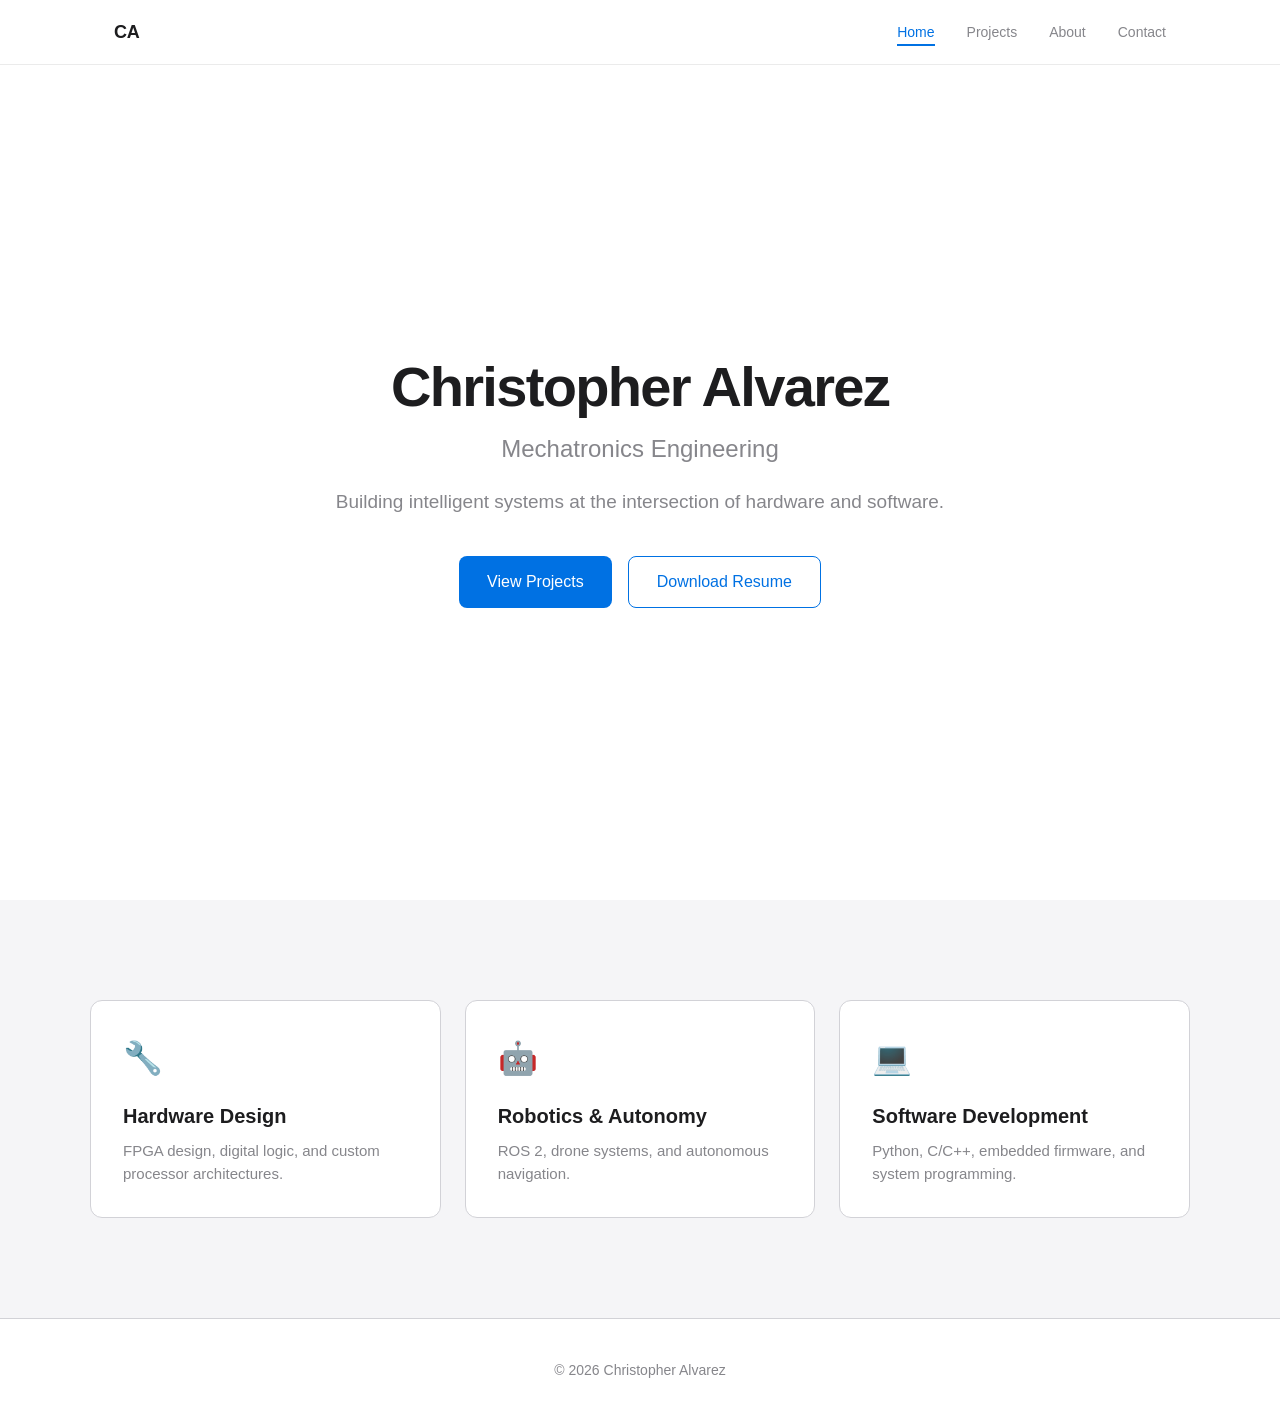
==== index.html @ d5f21390 "Initial portfolio site - Home, Projects, About, Contact pages" ====
<!DOCTYPE html>
<html lang="en">
<head>
    <meta charset="UTF-8">
    <meta name="viewport" content="width=device-width, initial-scale=1.0">
    <meta name="description" content="Christopher Alvarez — Mechatronics Engineering Portfolio">
    <title>Christopher Alvarez | Mechatronics Engineering</title>
    <link rel="stylesheet" href="css/style.css">
</head>
<body>

    <!-- Navigation -->
    <nav class="nav">
        <div class="nav-container">
            <a href="index.html" class="nav-logo">CA</a>
            <ul class="nav-links">
                <li><a href="index.html">Home</a></li>
                <li><a href="projects.html">Projects</a></li>
                <li><a href="about.html">About</a></li>
                <li><a href="contact.html">Contact</a></li>
            </ul>
            <button class="hamburger" aria-label="Toggle menu">
                <span></span>
                <span></span>
                <span></span>
            </button>
        </div>
    </nav>

    <main>
        <!-- Hero Section -->
        <section class="hero">
            <div class="hero-content fade-in">
                <h1 class="hero-name">Christopher Alvarez</h1>
                <p class="hero-title">Mechatronics Engineering</p>
                <p class="hero-tagline">Building intelligent systems at the intersection of hardware and software.</p>
                <div class="hero-buttons">
                    <a href="projects.html" class="btn btn-primary">View Projects</a>
                    <a href="assets/resume.pdf" class="btn btn-outline">Download Resume</a>
                </div>
            </div>
        </section>

        <!-- Highlights Section -->
        <section class="section section-alt">
            <div class="container">
                <div class="card-grid">
                    <div class="card fade-in">
                        <span class="card-icon">🔧</span>
                        <h3 class="card-title">Hardware Design</h3>
                        <p class="card-text">FPGA design, digital logic, and custom processor architectures.</p>
                    </div>
                    <div class="card fade-in">
                        <span class="card-icon">🤖</span>
                        <h3 class="card-title">Robotics & Autonomy</h3>
                        <p class="card-text">ROS 2, drone systems, and autonomous navigation.</p>
                    </div>
                    <div class="card fade-in">
                        <span class="card-icon">💻</span>
                        <h3 class="card-title">Software Development</h3>
                        <p class="card-text">Python, C/C++, embedded firmware, and system programming.</p>
                    </div>
                </div>
            </div>
        </section>
    </main>

    <footer class="footer">
        <p>&copy; 2026 Christopher Alvarez</p>
    </footer>

    <script src="js/main.js"></script>
</body>
</html>
---- css/style.css ----
:root {
    --bg-primary: #ffffff;
    --bg-secondary: #f5f5f7;
    --text-primary: #1d1d1f;
    --text-secondary: #86868b;
    --accent: #0071e3;
    --accent-hover: #0077ED;
    --border: #d2d2d7;
    --card-shadow: 0 4px 16px rgba(0,0,0,0.08);
    --card-shadow-hover: 0 8px 30px rgba(0,0,0,0.12);
    --nav-shadow: 0 1px 0 rgba(0,0,0,0.08);
    --radius: 12px;
    --radius-sm: 8px;
    --max-width: 1100px;
    --nav-height: 64px;
    --font: -apple-system, BlinkMacSystemFont, 'Segoe UI', 'Inter', Roboto, Helvetica, Arial, sans-serif;
}

*, *::before, *::after {
    margin: 0;
    padding: 0;
    box-sizing: border-box;
}

html {
    scroll-behavior: smooth;
}

body {
    font-family: var(--font);
    font-size: 17px;
    line-height: 1.6;
    color: var(--text-primary);
    background: var(--bg-primary);
    -webkit-font-smoothing: antialiased;
}

a {
    color: var(--accent);
    text-decoration: none;
    transition: color 0.3s ease;
}

a:hover {
    color: var(--accent-hover);
}

img {
    max-width: 100%;
}

/* ========== NAVIGATION ========== */
.nav {
    position: fixed;
    top: 0;
    left: 0;
    right: 0;
    height: var(--nav-height);
    background: rgba(255, 255, 255, 0.8);
    backdrop-filter: blur(20px);
    -webkit-backdrop-filter: blur(20px);
    box-shadow: var(--nav-shadow);
    z-index: 1000;
    display: flex;
    align-items: center;
    justify-content: center;
}

.nav-container {
    width: 100%;
    max-width: var(--max-width);
    padding: 0 24px;
    display: flex;
    align-items: center;
    justify-content: space-between;
}

.nav-logo {
    font-size: 18px;
    font-weight: 600;
    color: var(--text-primary);
    letter-spacing: -0.01em;
}

.nav-links {
    display: flex;
    list-style: none;
    gap: 32px;
}

.nav-links a {
    font-size: 14px;
    font-weight: 500;
    color: var(--text-secondary);
    padding: 4px 0;
    position: relative;
    transition: color 0.3s ease;
}

.nav-links a::after {
    content: '';
    position: absolute;
    bottom: -2px;
    left: 0;
    width: 0;
    height: 2px;
    background: var(--accent);
    transition: width 0.3s ease;
}

.nav-links a:hover,
.nav-links a.active {
    color: var(--accent);
}

.nav-links a.active::after,
.nav-links a:hover::after {
    width: 100%;
}

/* Hamburger */
.hamburger {
    display: none;
    flex-direction: column;
    gap: 5px;
    cursor: pointer;
    padding: 4px;
    background: none;
    border: none;
}

.hamburger span {
    width: 22px;
    height: 2px;
    background: var(--text-primary);
    transition: all 0.3s ease;
    display: block;
}

.hamburger.active span:nth-child(1) {
    transform: rotate(45deg) translate(5px, 5px);
}

.hamburger.active span:nth-child(2) {
    opacity: 0;
}

.hamburger.active span:nth-child(3) {
    transform: rotate(-45deg) translate(5px, -5px);
}

/* ========== MAIN CONTENT ========== */
main {
    padding-top: var(--nav-height);
}

.section {
    padding: 100px 24px;
}

.section-alt {
    background: var(--bg-secondary);
}

.container {
    max-width: var(--max-width);
    margin: 0 auto;
}

.section-title {
    font-size: 36px;
    font-weight: 600;
    letter-spacing: -0.02em;
    margin-bottom: 12px;
}

.section-subtitle {
    font-size: 19px;
    color: var(--text-secondary);
    margin-bottom: 48px;
}

/* ========== HERO ========== */
.hero {
    min-height: calc(100vh - var(--nav-height));
    display: flex;
    align-items: center;
    justify-content: center;
    text-align: center;
    padding: 100px 24px;
}

.hero-content {
    max-width: 700px;
}

.hero-name {
    font-size: 56px;
    font-weight: 700;
    letter-spacing: -0.03em;
    line-height: 1.1;
    margin-bottom: 12px;
}

.hero-title {
    font-size: 24px;
    font-weight: 400;
    color: var(--text-secondary);
    margin-bottom: 20px;
}

.hero-tagline {
    font-size: 19px;
    color: var(--text-secondary);
    margin-bottom: 40px;
    line-height: 1.5;
}

.hero-buttons {
    display: flex;
    gap: 16px;
    justify-content: center;
    flex-wrap: wrap;
}

/* ========== BUTTONS ========== */
.btn {
    display: inline-flex;
    align-items: center;
    gap: 8px;
    padding: 12px 28px;
    border-radius: var(--radius-sm);
    font-size: 16px;
    font-weight: 500;
    font-family: var(--font);
    cursor: pointer;
    transition: all 0.3s ease;
    border: none;
    text-decoration: none;
}

.btn-primary {
    background: var(--accent);
    color: #ffffff;
}

.btn-primary:hover {
    background: var(--accent-hover);
    color: #ffffff;
    transform: translateY(-1px);
    box-shadow: 0 4px 12px rgba(0, 113, 227, 0.3);
}

.btn-outline {
    background: transparent;
    color: var(--accent);
    border: 1.5px solid var(--accent);
}

.btn-outline:hover {
    background: var(--accent);
    color: #ffffff;
    transform: translateY(-1px);
}

/* ========== CARDS ========== */
.card-grid {
    display: grid;
    grid-template-columns: repeat(3, 1fr);
    gap: 24px;
}

.card-grid-2 {
    grid-template-columns: repeat(2, 1fr);
}

.card {
    background: var(--bg-primary);
    border-radius: var(--radius);
    border: 1px solid var(--border);
    padding: 32px;
    transition: all 0.3s ease;
}

.card:hover {
    transform: translateY(-4px);
    box-shadow: var(--card-shadow-hover);
    border-color: transparent;
}

.card-icon {
    font-size: 32px;
    margin-bottom: 16px;
    display: block;
}

.card-title {
    font-size: 20px;
    font-weight: 600;
    margin-bottom: 8px;
}

.card-text {
    font-size: 15px;
    color: var(--text-secondary);
    line-height: 1.5;
}

/* ========== PROJECT CARDS ========== */
.project-card {
    background: var(--bg-primary);
    border-radius: var(--radius);
    overflow: hidden;
    border: 1px solid var(--border);
    transition: all 0.3s ease;
}

.project-card:hover {
    transform: translateY(-4px);
    box-shadow: var(--card-shadow-hover);
    border-color: transparent;
}

.project-header {
    height: 8px;
}

.project-body {
    padding: 28px;
}

.project-title {
    font-size: 22px;
    font-weight: 600;
    margin-bottom: 12px;
}

.project-tags {
    display: flex;
    flex-wrap: wrap;
    gap: 8px;
    margin-bottom: 16px;
}

.tag {
    display: inline-block;
    padding: 4px 12px;
    background: var(--bg-secondary);
    border-radius: 20px;
    font-size: 13px;
    font-weight: 500;
    color: var(--text-secondary);
}

.project-desc {
    font-size: 15px;
    color: var(--text-secondary);
    line-height: 1.6;
    margin-bottom: 20px;
}

.project-link {
    font-size: 15px;
    font-weight: 500;
    display: inline-flex;
    align-items: center;
    gap: 4px;
}

/* ========== SKILLS ========== */
.skills-group {
    margin-bottom: 32px;
}

.skills-group:last-child {
    margin-bottom: 0;
}

.skills-label {
    font-size: 14px;
    font-weight: 600;
    text-transform: uppercase;
    letter-spacing: 0.05em;
    color: var(--text-secondary);
    margin-bottom: 12px;
}

.skills-list {
    display: flex;
    flex-wrap: wrap;
    gap: 8px;
}

.skill-pill {
    padding: 8px 16px;
    background: var(--bg-secondary);
    border-radius: 20px;
    font-size: 14px;
    font-weight: 500;
    color: var(--text-primary);
    border: 1px solid var(--border);
    transition: all 0.3s ease;
}

.skill-pill:hover {
    background: var(--accent);
    color: #ffffff;
    border-color: var(--accent);
}

/* ========== EDUCATION ========== */
.edu-card {
    background: var(--bg-primary);
    border: 1px solid var(--border);
    border-radius: var(--radius);
    padding: 32px;
}

.edu-degree {
    font-size: 20px;
    font-weight: 600;
    margin-bottom: 4px;
}

.edu-school {
    font-size: 17px;
    color: var(--text-secondary);
    margin-bottom: 4px;
}

.edu-date {
    font-size: 15px;
    color: var(--text-secondary);
    margin-bottom: 16px;
}

.edu-label {
    font-size: 14px;
    font-weight: 600;
    color: var(--text-secondary);
    text-transform: uppercase;
    letter-spacing: 0.05em;
    margin-bottom: 8px;
}

/* ========== CONTACT ========== */
.contact-card {
    text-align: center;
    padding: 40px 24px;
}

.contact-icon {
    font-size: 36px;
    margin-bottom: 12px;
    display: block;
}

.contact-label {
    font-size: 14px;
    font-weight: 600;
    text-transform: uppercase;
    letter-spacing: 0.05em;
    color: var(--text-secondary);
    margin-bottom: 8px;
}

.contact-value {
    font-size: 16px;
    font-weight: 500;
}

.resume-section {
    text-align: center;
    padding-top: 48px;
}

/* ========== FOOTER ========== */
.footer {
    text-align: center;
    padding: 40px 24px;
    color: var(--text-secondary);
    font-size: 14px;
    border-top: 1px solid var(--border);
}

/* ========== ANIMATIONS ========== */
.fade-in {
    opacity: 0;
    transform: translateY(20px);
    transition: opacity 0.6s ease, transform 0.6s ease;
}

.fade-in.visible {
    opacity: 1;
    transform: translateY(0);
}

/* ========== ABOUT CONTENT ========== */
.about-text {
    max-width: 720px;
}

.about-text p {
    margin-bottom: 20px;
    font-size: 17px;
    color: var(--text-secondary);
    line-height: 1.7;
}

/* ========== RESPONSIVE ========== */
@media (max-width: 1024px) {
    .card-grid {
        grid-template-columns: repeat(2, 1fr);
    }
    
    .hero-name {
        font-size: 44px;
    }
}

@media (max-width: 768px) {
    .hamburger {
        display: flex;
    }
    
    .nav-links {
        position: fixed;
        top: var(--nav-height);
        left: 0;
        right: 0;
        background: rgba(255, 255, 255, 0.95);
        backdrop-filter: blur(20px);
        -webkit-backdrop-filter: blur(20px);
        flex-direction: column;
        align-items: center;
        padding: 32px 0;
        gap: 24px;
        transform: translateY(-100%);
        opacity: 0;
        pointer-events: none;
        transition: all 0.3s ease;
        box-shadow: var(--card-shadow);
    }
    
    .nav-links.open {
        transform: translateY(0);
        opacity: 1;
        pointer-events: all;
    }
    
    .nav-links a {
        font-size: 18px;
    }
    
    .card-grid,
    .card-grid-2 {
        grid-template-columns: 1fr;
    }
    
    .hero-name {
        font-size: 36px;
    }
    
    .hero-title {
        font-size: 20px;
    }
    
    .section-title {
        font-size: 28px;
    }
    
    .section {
        padding: 64px 20px;
    }
    
    .hero {
        padding: 64px 20px;
    }
}
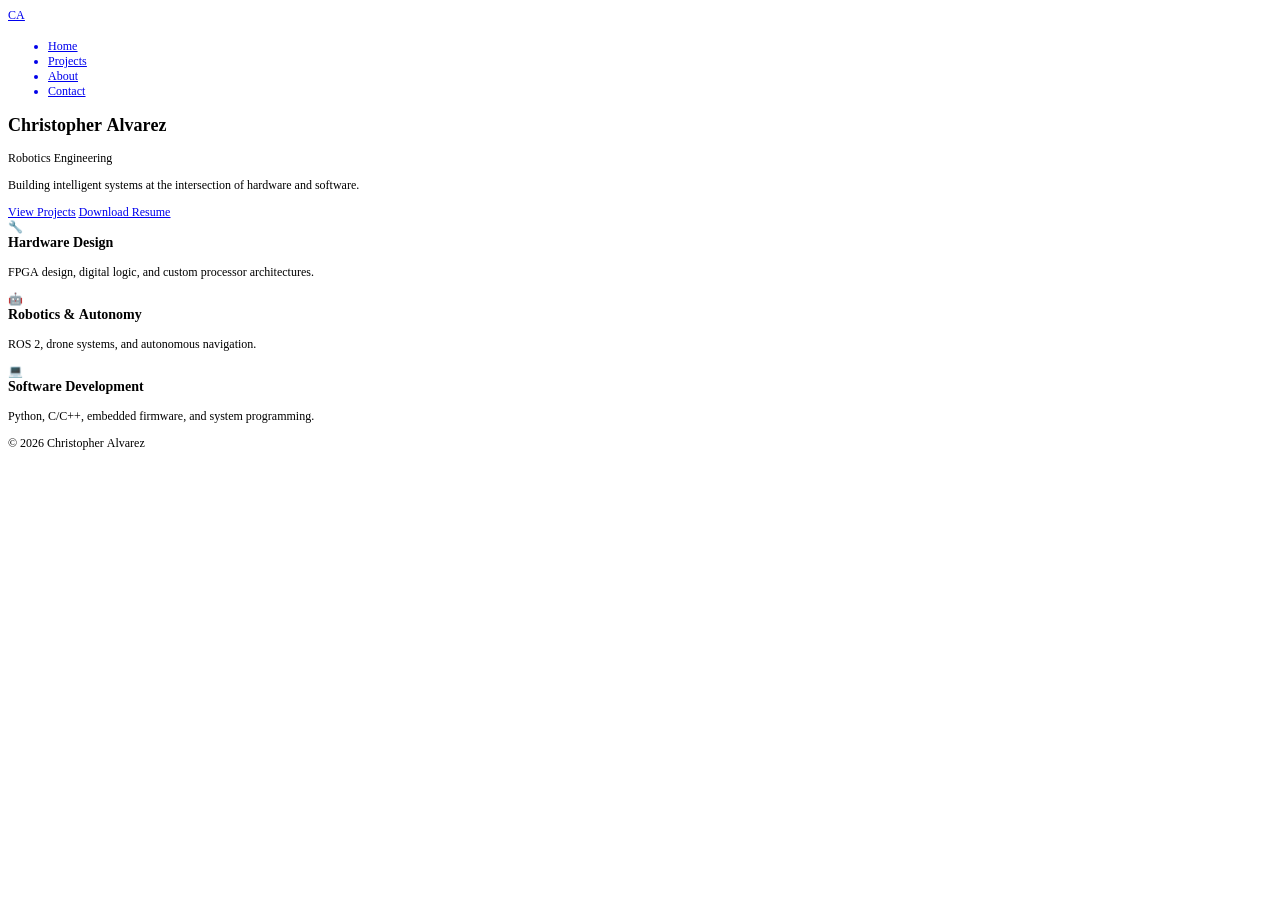
==== commit a5a3d68e: "Updated info" ====
--- a/index.html
+++ b/index.html
@@ -1,74 +1,46 @@
-<!DOCTYPE html>
-<html lang="en">
+<!DOCTYPE html PUBLIC "-//W3C//DTD HTML 4.01//EN" "http://www.w3.org/TR/html4/strict.dtd">
+<html>
 <head>
-    <meta charset="UTF-8">
-    <meta name="viewport" content="width=device-width, initial-scale=1.0">
-    <meta name="description" content="Christopher Alvarez — Mechatronics Engineering Portfolio">
-    <title>Christopher Alvarez | Mechatronics Engineering</title>
-    <link rel="stylesheet" href="css/style.css">
+  <meta http-equiv="Content-Type" content="text/html; charset=utf-8">
+  <meta http-equiv="Content-Style-Type" content="text/css">
+  <title></title>
+  <meta name="Description" content="Christopher Alvarez — Mechatronics Engineering Portfolio">
+  <meta name="Generator" content="Cocoa HTML Writer">
+  <meta name="CocoaVersion" content="2575.7">
+  <style type="text/css">
+    p.p1 {margin: 0.0px 0.0px 0.0px 0.0px; font: 12.0px Times; color: #0000e9; -webkit-text-stroke: #0000e9}
+    p.p3 {margin: 0.0px 0.0px 12.0px 0.0px; font: 12.0px Times; -webkit-text-stroke: #000000}
+    p.p4 {margin: 0.0px 0.0px 0.0px 0.0px; font: 12.0px 'Apple Color Emoji'; -webkit-text-stroke: #000000}
+    li.li1 {margin: 0.0px 0.0px 0.0px 0.0px; font: 12.0px Times; color: #0000e9; -webkit-text-stroke: #0000e9}
+    span.s1 {text-decoration: underline ; font-kerning: none}
+    span.s2 {-webkit-text-stroke: 0px #000000}
+    span.s3 {font-kerning: none}
+    span.s4 {font-kerning: none; color: #000000; -webkit-text-stroke: 0px #000000}
+    span.s5 {text-decoration: underline ; font-kerning: none; -webkit-text-stroke: 0px #0000e9}
+    ul.ul1 {list-style-type: disc}
+  </style>
 </head>
 <body>
-
-    <!-- Navigation -->
-    <nav class="nav">
-        <div class="nav-container">
-            <a href="index.html" class="nav-logo">CA</a>
-            <ul class="nav-links">
-                <li><a href="index.html">Home</a></li>
-                <li><a href="projects.html">Projects</a></li>
-                <li><a href="about.html">About</a></li>
-                <li><a href="contact.html">Contact</a></li>
-            </ul>
-            <button class="hamburger" aria-label="Toggle menu">
-                <span></span>
-                <span></span>
-                <span></span>
-            </button>
-        </div>
-    </nav>
-
-    <main>
-        <!-- Hero Section -->
-        <section class="hero">
-            <div class="hero-content fade-in">
-                <h1 class="hero-name">Christopher Alvarez</h1>
-                <p class="hero-title">Mechatronics Engineering</p>
-                <p class="hero-tagline">Building intelligent systems at the intersection of hardware and software.</p>
-                <div class="hero-buttons">
-                    <a href="projects.html" class="btn btn-primary">View Projects</a>
-                    <a href="assets/resume.pdf" class="btn btn-outline">Download Resume</a>
-                </div>
-            </div>
-        </section>
-
-        <!-- Highlights Section -->
-        <section class="section section-alt">
-            <div class="container">
-                <div class="card-grid">
-                    <div class="card fade-in">
-                        <span class="card-icon">🔧</span>
-                        <h3 class="card-title">Hardware Design</h3>
-                        <p class="card-text">FPGA design, digital logic, and custom processor architectures.</p>
-                    </div>
-                    <div class="card fade-in">
-                        <span class="card-icon">🤖</span>
-                        <h3 class="card-title">Robotics & Autonomy</h3>
-                        <p class="card-text">ROS 2, drone systems, and autonomous navigation.</p>
-                    </div>
-                    <div class="card fade-in">
-                        <span class="card-icon">💻</span>
-                        <h3 class="card-title">Software Development</h3>
-                        <p class="card-text">Python, C/C++, embedded firmware, and system programming.</p>
-                    </div>
-                </div>
-            </div>
-        </section>
-    </main>
-
-    <footer class="footer">
-        <p>&copy; 2026 Christopher Alvarez</p>
-    </footer>
-
-    <script src="js/main.js"></script>
+<p class="p1"><span class="s1"><a href="file:///Users/chrisalvarez/Desktop/portfolio/index.html">CA</a></span></p>
+<ul class="ul1">
+  <li class="li1"><span class="s2"><a href="file:///Users/chrisalvarez/Desktop/portfolio/index.html"><span class="s1">Home</span></a></span></li>
+  <li class="li1"><span class="s2"><a href="file:///Users/chrisalvarez/Desktop/portfolio/projects.html"><span class="s1">Projects</span></a></span></li>
+  <li class="li1"><span class="s2"><a href="file:///Users/chrisalvarez/Desktop/portfolio/about.html"><span class="s1">About</span></a></span></li>
+  <li class="li1"><span class="s2"><a href="file:///Users/chrisalvarez/Desktop/portfolio/contact.html"><span class="s1">Contact</span></a></span></li>
+</ul>
+<h1 style="margin: 0.0px 0.0px 14.9px 0.0px; font: 18.0px Times; -webkit-text-stroke: #000000"><span class="s3"><b>Christopher Alvarez</b></span></h1>
+<p class="p3"><span class="s3">Robotics Engineering</span></p>
+<p class="p3"><span class="s3">Building intelligent systems at the intersection of hardware and software.</span></p>
+<p class="p1"><span class="s1"><a href="file:///Users/chrisalvarez/Desktop/portfolio/projects.html">View Projects</a></span><span class="s4"> <a href="file:///Users/chrisalvarez/Desktop/portfolio/assets/resume.pdf"><span class="s5">Download Resume</span></a></span></p>
+<p class="p4"><span class="s3">🔧</span></p>
+<h3 style="margin: 0.0px 0.0px 14.0px 0.0px; font: 14.0px Times; -webkit-text-stroke: #000000"><span class="s3"><b>Hardware Design</b></span></h3>
+<p class="p3"><span class="s3">FPGA design, digital logic, and custom processor architectures.</span></p>
+<p class="p4"><span class="s3">🤖</span></p>
+<h3 style="margin: 0.0px 0.0px 14.0px 0.0px; font: 14.0px Times; -webkit-text-stroke: #000000"><span class="s3"><b>Robotics &amp; Autonomy</b></span></h3>
+<p class="p3"><span class="s3">ROS 2, drone systems, and autonomous navigation.</span></p>
+<p class="p4"><span class="s3">💻</span></p>
+<h3 style="margin: 0.0px 0.0px 14.0px 0.0px; font: 14.0px Times; -webkit-text-stroke: #000000"><span class="s3"><b>Software Development</b></span></h3>
+<p class="p3"><span class="s3">Python, C/C++, embedded firmware, and system programming.</span></p>
+<p class="p3"><span class="s3">© 2026 Christopher Alvarez</span></p>
 </body>
 </html>
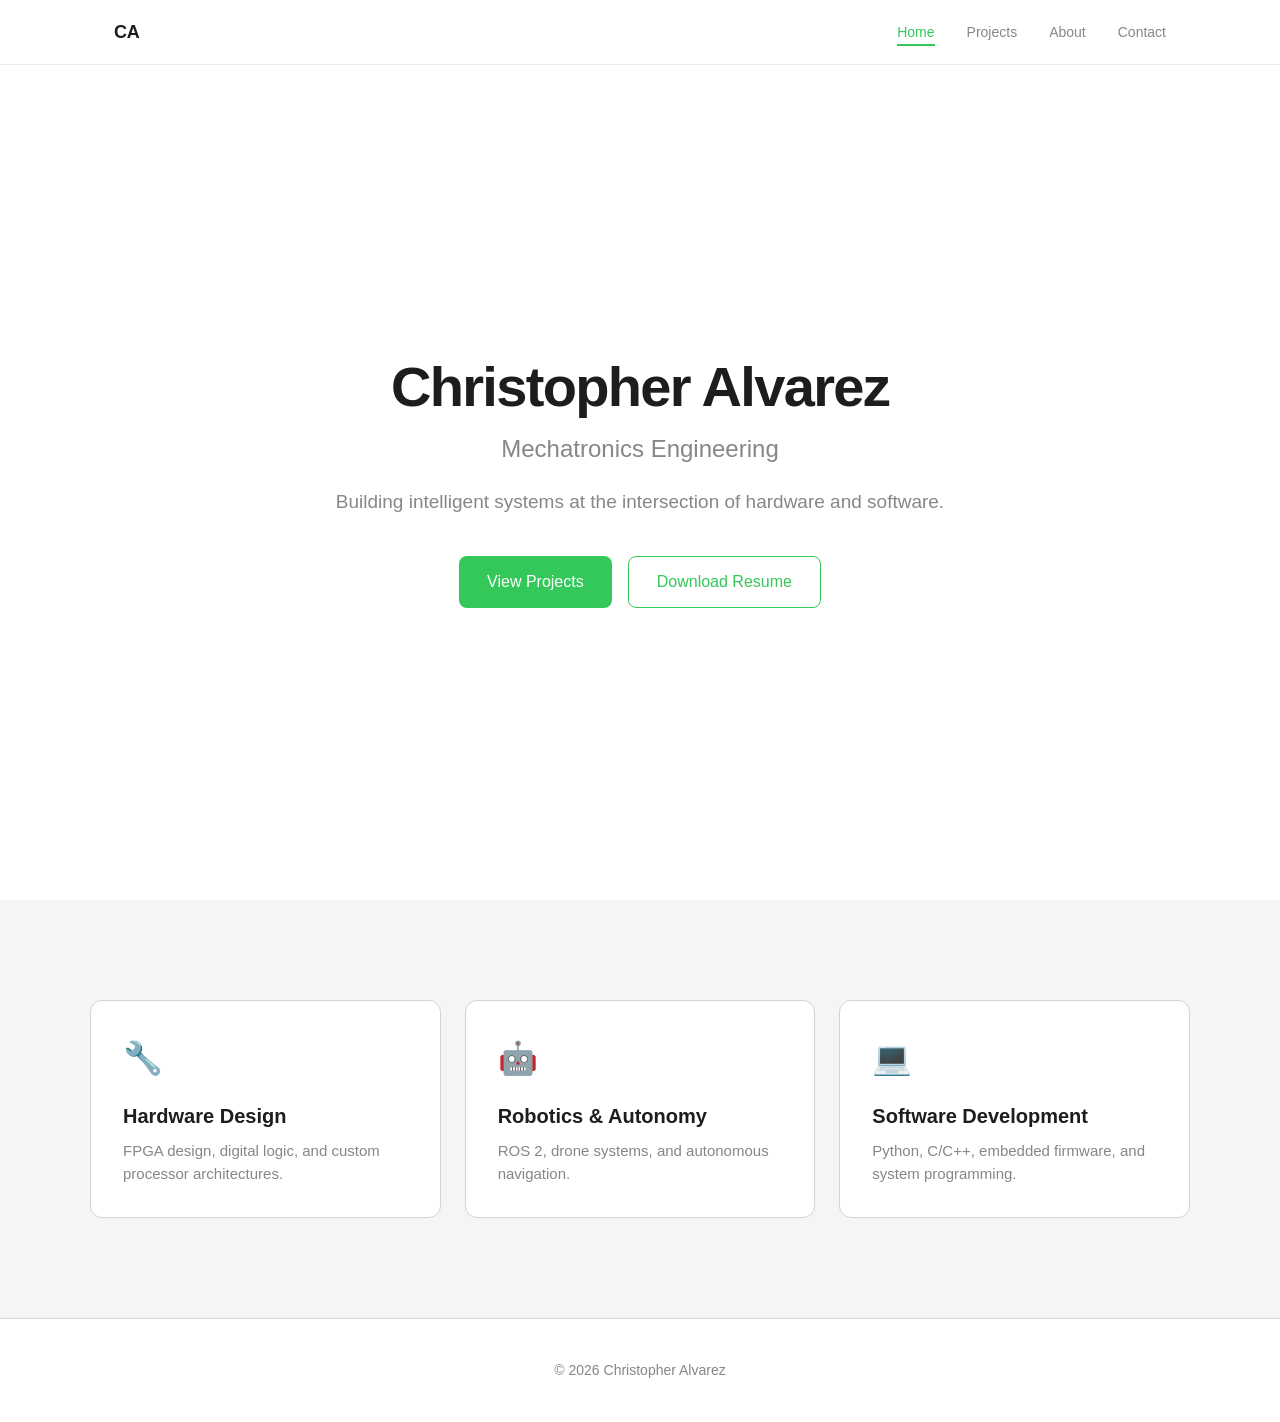
==== commit 3d8129e8: "Fix HTML formatting corrupted by TextEdit" ====
--- a/index.html
+++ b/index.html
@@ -1,46 +1,74 @@
-<!DOCTYPE html PUBLIC "-//W3C//DTD HTML 4.01//EN" "http://www.w3.org/TR/html4/strict.dtd">
-<html>
+<!DOCTYPE html>
+<html lang="en">
 <head>
-  <meta http-equiv="Content-Type" content="text/html; charset=utf-8">
-  <meta http-equiv="Content-Style-Type" content="text/css">
-  <title></title>
-  <meta name="Description" content="Christopher Alvarez — Mechatronics Engineering Portfolio">
-  <meta name="Generator" content="Cocoa HTML Writer">
-  <meta name="CocoaVersion" content="2575.7">
-  <style type="text/css">
-    p.p1 {margin: 0.0px 0.0px 0.0px 0.0px; font: 12.0px Times; color: #0000e9; -webkit-text-stroke: #0000e9}
-    p.p3 {margin: 0.0px 0.0px 12.0px 0.0px; font: 12.0px Times; -webkit-text-stroke: #000000}
-    p.p4 {margin: 0.0px 0.0px 0.0px 0.0px; font: 12.0px 'Apple Color Emoji'; -webkit-text-stroke: #000000}
-    li.li1 {margin: 0.0px 0.0px 0.0px 0.0px; font: 12.0px Times; color: #0000e9; -webkit-text-stroke: #0000e9}
-    span.s1 {text-decoration: underline ; font-kerning: none}
-    span.s2 {-webkit-text-stroke: 0px #000000}
-    span.s3 {font-kerning: none}
-    span.s4 {font-kerning: none; color: #000000; -webkit-text-stroke: 0px #000000}
-    span.s5 {text-decoration: underline ; font-kerning: none; -webkit-text-stroke: 0px #0000e9}
-    ul.ul1 {list-style-type: disc}
-  </style>
+    <meta charset="UTF-8">
+    <meta name="viewport" content="width=device-width, initial-scale=1.0">
+    <meta name="description" content="Christopher Alvarez — Mechatronics Engineering Portfolio">
+    <title>Christopher Alvarez | Mechatronics Engineering</title>
+    <link rel="stylesheet" href="css/style.css">
 </head>
 <body>
-<p class="p1"><span class="s1"><a href="file:///Users/chrisalvarez/Desktop/portfolio/index.html">CA</a></span></p>
-<ul class="ul1">
-  <li class="li1"><span class="s2"><a href="file:///Users/chrisalvarez/Desktop/portfolio/index.html"><span class="s1">Home</span></a></span></li>
-  <li class="li1"><span class="s2"><a href="file:///Users/chrisalvarez/Desktop/portfolio/projects.html"><span class="s1">Projects</span></a></span></li>
-  <li class="li1"><span class="s2"><a href="file:///Users/chrisalvarez/Desktop/portfolio/about.html"><span class="s1">About</span></a></span></li>
-  <li class="li1"><span class="s2"><a href="file:///Users/chrisalvarez/Desktop/portfolio/contact.html"><span class="s1">Contact</span></a></span></li>
-</ul>
-<h1 style="margin: 0.0px 0.0px 14.9px 0.0px; font: 18.0px Times; -webkit-text-stroke: #000000"><span class="s3"><b>Christopher Alvarez</b></span></h1>
-<p class="p3"><span class="s3">Robotics Engineering</span></p>
-<p class="p3"><span class="s3">Building intelligent systems at the intersection of hardware and software.</span></p>
-<p class="p1"><span class="s1"><a href="file:///Users/chrisalvarez/Desktop/portfolio/projects.html">View Projects</a></span><span class="s4"> <a href="file:///Users/chrisalvarez/Desktop/portfolio/assets/resume.pdf"><span class="s5">Download Resume</span></a></span></p>
-<p class="p4"><span class="s3">🔧</span></p>
-<h3 style="margin: 0.0px 0.0px 14.0px 0.0px; font: 14.0px Times; -webkit-text-stroke: #000000"><span class="s3"><b>Hardware Design</b></span></h3>
-<p class="p3"><span class="s3">FPGA design, digital logic, and custom processor architectures.</span></p>
-<p class="p4"><span class="s3">🤖</span></p>
-<h3 style="margin: 0.0px 0.0px 14.0px 0.0px; font: 14.0px Times; -webkit-text-stroke: #000000"><span class="s3"><b>Robotics &amp; Autonomy</b></span></h3>
-<p class="p3"><span class="s3">ROS 2, drone systems, and autonomous navigation.</span></p>
-<p class="p4"><span class="s3">💻</span></p>
-<h3 style="margin: 0.0px 0.0px 14.0px 0.0px; font: 14.0px Times; -webkit-text-stroke: #000000"><span class="s3"><b>Software Development</b></span></h3>
-<p class="p3"><span class="s3">Python, C/C++, embedded firmware, and system programming.</span></p>
-<p class="p3"><span class="s3">© 2026 Christopher Alvarez</span></p>
+
+    <!-- Navigation -->
+    <nav class="nav">
+        <div class="nav-container">
+            <a href="index.html" class="nav-logo">CA</a>
+            <ul class="nav-links">
+                <li><a href="index.html">Home</a></li>
+                <li><a href="projects.html">Projects</a></li>
+                <li><a href="about.html">About</a></li>
+                <li><a href="contact.html">Contact</a></li>
+            </ul>
+            <button class="hamburger" aria-label="Toggle menu">
+                <span></span>
+                <span></span>
+                <span></span>
+            </button>
+        </div>
+    </nav>
+
+    <main>
+        <!-- Hero Section -->
+        <section class="hero">
+            <div class="hero-content fade-in">
+                <h1 class="hero-name">Christopher Alvarez</h1>
+                <p class="hero-title">Mechatronics Engineering</p>
+                <p class="hero-tagline">Building intelligent systems at the intersection of hardware and software.</p>
+                <div class="hero-buttons">
+                    <a href="projects.html" class="btn btn-primary">View Projects</a>
+                    <a href="assets/resume.pdf" class="btn btn-outline">Download Resume</a>
+                </div>
+            </div>
+        </section>
+
+        <!-- Highlights Section -->
+        <section class="section section-alt">
+            <div class="container">
+                <div class="card-grid">
+                    <div class="card fade-in">
+                        <span class="card-icon">🔧</span>
+                        <h3 class="card-title">Hardware Design</h3>
+                        <p class="card-text">FPGA design, digital logic, and custom processor architectures.</p>
+                    </div>
+                    <div class="card fade-in">
+                        <span class="card-icon">🤖</span>
+                        <h3 class="card-title">Robotics & Autonomy</h3>
+                        <p class="card-text">ROS 2, drone systems, and autonomous navigation.</p>
+                    </div>
+                    <div class="card fade-in">
+                        <span class="card-icon">💻</span>
+                        <h3 class="card-title">Software Development</h3>
+                        <p class="card-text">Python, C/C++, embedded firmware, and system programming.</p>
+                    </div>
+                </div>
+            </div>
+        </section>
+    </main>
+
+    <footer class="footer">
+        <p>&copy; 2026 Christopher Alvarez</p>
+    </footer>
+
+    <script src="js/main.js"></script>
 </body>
 </html>
--- a/css/style.css
+++ b/css/style.css
@@ -0,0 +1,579 @@
+:root {
+    --bg-primary: #ffffff;
+    --bg-secondary: #f5f5f7;
+    --text-primary: #1d1d1f;
+    --text-secondary: #86868b;
+    --accent: #34c759;
+    --accent-hover: #0077ED;
+    --border: #d2d2d7;
+    --card-shadow: 0 4px 16px rgba(0,0,0,0.08);
+    --card-shadow-hover: 0 8px 30px rgba(0,0,0,0.12);
+    --nav-shadow: 0 1px 0 rgba(0,0,0,0.08);
+    --radius: 12px;
+    --radius-sm: 8px;
+    --max-width: 1100px;
+    --nav-height: 64px;
+    --font: -apple-system, BlinkMacSystemFont, 'Segoe UI', 'Inter', Roboto, Helvetica, Arial, sans-serif;
+}
+
+*, *::before, *::after {
+    margin: 0;
+    padding: 0;
+    box-sizing: border-box;
+}
+
+html {
+    scroll-behavior: smooth;
+}
+
+body {
+    font-family: var(--font);
+    font-size: 17px;
+    line-height: 1.6;
+    color: var(--text-primary);
+    background: var(--bg-primary);
+    -webkit-font-smoothing: antialiased;
+}
+
+a {
+    color: var(--accent);
+    text-decoration: none;
+    transition: color 0.3s ease;
+}
+
+a:hover {
+    color: var(--accent-hover);
+}
+
+img {
+    max-width: 100%;
+}
+
+/* ========== NAVIGATION ========== */
+.nav {
+    position: fixed;
+    top: 0;
+    left: 0;
+    right: 0;
+    height: var(--nav-height);
+    background: rgba(255, 255, 255, 0.8);
+    backdrop-filter: blur(20px);
+    -webkit-backdrop-filter: blur(20px);
+    box-shadow: var(--nav-shadow);
+    z-index: 1000;
+    display: flex;
+    align-items: center;
+    justify-content: center;
+}
+
+.nav-container {
+    width: 100%;
+    max-width: var(--max-width);
+    padding: 0 24px;
+    display: flex;
+    align-items: center;
+    justify-content: space-between;
+}
+
+.nav-logo {
+    font-size: 18px;
+    font-weight: 600;
+    color: var(--text-primary);
+    letter-spacing: -0.01em;
+}
+
+.nav-links {
+    display: flex;
+    list-style: none;
+    gap: 32px;
+}
+
+.nav-links a {
+    font-size: 14px;
+    font-weight: 500;
+    color: var(--text-secondary);
+    padding: 4px 0;
+    position: relative;
+    transition: color 0.3s ease;
+}
+
+.nav-links a::after {
+    content: '';
+    position: absolute;
+    bottom: -2px;
+    left: 0;
+    width: 0;
+    height: 2px;
+    background: var(--accent);
+    transition: width 0.3s ease;
+}
+
+.nav-links a:hover,
+.nav-links a.active {
+    color: var(--accent);
+}
+
+.nav-links a.active::after,
+.nav-links a:hover::after {
+    width: 100%;
+}
+
+/* Hamburger */
+.hamburger {
+    display: none;
+    flex-direction: column;
+    gap: 5px;
+    cursor: pointer;
+    padding: 4px;
+    background: none;
+    border: none;
+}
+
+.hamburger span {
+    width: 22px;
+    height: 2px;
+    background: var(--text-primary);
+    transition: all 0.3s ease;
+    display: block;
+}
+
+.hamburger.active span:nth-child(1) {
+    transform: rotate(45deg) translate(5px, 5px);
+}
+
+.hamburger.active span:nth-child(2) {
+    opacity: 0;
+}
+
+.hamburger.active span:nth-child(3) {
+    transform: rotate(-45deg) translate(5px, -5px);
+}
+
+/* ========== MAIN CONTENT ========== */
+main {
+    padding-top: var(--nav-height);
+}
+
+.section {
+    padding: 100px 24px;
+}
+
+.section-alt {
+    background: var(--bg-secondary);
+}
+
+.container {
+    max-width: var(--max-width);
+    margin: 0 auto;
+}
+
+.section-title {
+    font-size: 36px;
+    font-weight: 600;
+    letter-spacing: -0.02em;
+    margin-bottom: 12px;
+}
+
+.section-subtitle {
+    font-size: 19px;
+    color: var(--text-secondary);
+    margin-bottom: 48px;
+}
+
+/* ========== HERO ========== */
+.hero {
+    min-height: calc(100vh - var(--nav-height));
+    display: flex;
+    align-items: center;
+    justify-content: center;
+    text-align: center;
+    padding: 100px 24px;
+}
+
+.hero-content {
+    max-width: 700px;
+}
+
+.hero-name {
+    font-size: 56px;
+    font-weight: 700;
+    letter-spacing: -0.03em;
+    line-height: 1.1;
+    margin-bottom: 12px;
+}
+
+.hero-title {
+    font-size: 24px;
+    font-weight: 400;
+    color: var(--text-secondary);
+    margin-bottom: 20px;
+}
+
+.hero-tagline {
+    font-size: 19px;
+    color: var(--text-secondary);
+    margin-bottom: 40px;
+    line-height: 1.5;
+}
+
+.hero-buttons {
+    display: flex;
+    gap: 16px;
+    justify-content: center;
+    flex-wrap: wrap;
+}
+
+/* ========== BUTTONS ========== */
+.btn {
+    display: inline-flex;
+    align-items: center;
+    gap: 8px;
+    padding: 12px 28px;
+    border-radius: var(--radius-sm);
+    font-size: 16px;
+    font-weight: 500;
+    font-family: var(--font);
+    cursor: pointer;
+    transition: all 0.3s ease;
+    border: none;
+    text-decoration: none;
+}
+
+.btn-primary {
+    background: var(--accent);
+    color: #ffffff;
+}
+
+.btn-primary:hover {
+    background: var(--accent-hover);
+    color: #ffffff;
+    transform: translateY(-1px);
+    box-shadow: 0 4px 12px rgba(0, 113, 227, 0.3);
+}
+
+.btn-outline {
+    background: transparent;
+    color: var(--accent);
+    border: 1.5px solid var(--accent);
+}
+
+.btn-outline:hover {
+    background: var(--accent);
+    color: #ffffff;
+    transform: translateY(-1px);
+}
+
+/* ========== CARDS ========== */
+.card-grid {
+    display: grid;
+    grid-template-columns: repeat(3, 1fr);
+    gap: 24px;
+}
+
+.card-grid-2 {
+    grid-template-columns: repeat(2, 1fr);
+}
+
+.card {
+    background: var(--bg-primary);
+    border-radius: var(--radius);
+    border: 1px solid var(--border);
+    padding: 32px;
+    transition: all 0.3s ease;
+}
+
+.card:hover {
+    transform: translateY(-4px);
+    box-shadow: var(--card-shadow-hover);
+    border-color: transparent;
+}
+
+.card-icon {
+    font-size: 32px;
+    margin-bottom: 16px;
+    display: block;
+}
+
+.card-title {
+    font-size: 20px;
+    font-weight: 600;
+    margin-bottom: 8px;
+}
+
+.card-text {
+    font-size: 15px;
+    color: var(--text-secondary);
+    line-height: 1.5;
+}
+
+/* ========== PROJECT CARDS ========== */
+.project-card {
+    background: var(--bg-primary);
+    border-radius: var(--radius);
+    overflow: hidden;
+    border: 1px solid var(--border);
+    transition: all 0.3s ease;
+}
+
+.project-card:hover {
+    transform: translateY(-4px);
+    box-shadow: var(--card-shadow-hover);
+    border-color: transparent;
+}
+
+.project-header {
+    height: 8px;
+}
+
+.project-body {
+    padding: 28px;
+}
+
+.project-title {
+    font-size: 22px;
+    font-weight: 600;
+    margin-bottom: 12px;
+}
+
+.project-tags {
+    display: flex;
+    flex-wrap: wrap;
+    gap: 8px;
+    margin-bottom: 16px;
+}
+
+.tag {
+    display: inline-block;
+    padding: 4px 12px;
+    background: var(--bg-secondary);
+    border-radius: 20px;
+    font-size: 13px;
+    font-weight: 500;
+    color: var(--text-secondary);
+}
+
+.project-desc {
+    font-size: 15px;
+    color: var(--text-secondary);
+    line-height: 1.6;
+    margin-bottom: 20px;
+}
+
+.project-link {
+    font-size: 15px;
+    font-weight: 500;
+    display: inline-flex;
+    align-items: center;
+    gap: 4px;
+}
+
+/* ========== SKILLS ========== */
+.skills-group {
+    margin-bottom: 32px;
+}
+
+.skills-group:last-child {
+    margin-bottom: 0;
+}
+
+.skills-label {
+    font-size: 14px;
+    font-weight: 600;
+    text-transform: uppercase;
+    letter-spacing: 0.05em;
+    color: var(--text-secondary);
+    margin-bottom: 12px;
+}
+
+.skills-list {
+    display: flex;
+    flex-wrap: wrap;
+    gap: 8px;
+}
+
+.skill-pill {
+    padding: 8px 16px;
+    background: var(--bg-secondary);
+    border-radius: 20px;
+    font-size: 14px;
+    font-weight: 500;
+    color: var(--text-primary);
+    border: 1px solid var(--border);
+    transition: all 0.3s ease;
+}
+
+.skill-pill:hover {
+    background: var(--accent);
+    color: #ffffff;
+    border-color: var(--accent);
+}
+
+/* ========== EDUCATION ========== */
+.edu-card {
+    background: var(--bg-primary);
+    border: 1px solid var(--border);
+    border-radius: var(--radius);
+    padding: 32px;
+}
+
+.edu-degree {
+    font-size: 20px;
+    font-weight: 600;
+    margin-bottom: 4px;
+}
+
+.edu-school {
+    font-size: 17px;
+    color: var(--text-secondary);
+    margin-bottom: 4px;
+}
+
+.edu-date {
+    font-size: 15px;
+    color: var(--text-secondary);
+    margin-bottom: 16px;
+}
+
+.edu-label {
+    font-size: 14px;
+    font-weight: 600;
+    color: var(--text-secondary);
+    text-transform: uppercase;
+    letter-spacing: 0.05em;
+    margin-bottom: 8px;
+}
+
+/* ========== CONTACT ========== */
+.contact-card {
+    text-align: center;
+    padding: 40px 24px;
+}
+
+.contact-icon {
+    font-size: 36px;
+    margin-bottom: 12px;
+    display: block;
+}
+
+.contact-label {
+    font-size: 14px;
+    font-weight: 600;
+    text-transform: uppercase;
+    letter-spacing: 0.05em;
+    color: var(--text-secondary);
+    margin-bottom: 8px;
+}
+
+.contact-value {
+    font-size: 16px;
+    font-weight: 500;
+}
+
+.resume-section {
+    text-align: center;
+    padding-top: 48px;
+}
+
+/* ========== FOOTER ========== */
+.footer {
+    text-align: center;
+    padding: 40px 24px;
+    color: var(--text-secondary);
+    font-size: 14px;
+    border-top: 1px solid var(--border);
+}
+
+/* ========== ANIMATIONS ========== */
+.fade-in {
+    opacity: 0;
+    transform: translateY(20px);
+    transition: opacity 0.6s ease, transform 0.6s ease;
+}
+
+.fade-in.visible {
+    opacity: 1;
+    transform: translateY(0);
+}
+
+/* ========== ABOUT CONTENT ========== */
+.about-text {
+    max-width: 720px;
+}
+
+.about-text p {
+    margin-bottom: 20px;
+    font-size: 17px;
+    color: var(--text-secondary);
+    line-height: 1.7;
+}
+
+/* ========== RESPONSIVE ========== */
+@media (max-width: 1024px) {
+    .card-grid {
+        grid-template-columns: repeat(2, 1fr);
+    }
+    
+    .hero-name {
+        font-size: 44px;
+    }
+}
+
+@media (max-width: 768px) {
+    .hamburger {
+        display: flex;
+    }
+    
+    .nav-links {
+        position: fixed;
+        top: var(--nav-height);
+        left: 0;
+        right: 0;
+        background: rgba(255, 255, 255, 0.95);
+        backdrop-filter: blur(20px);
+        -webkit-backdrop-filter: blur(20px);
+        flex-direction: column;
+        align-items: center;
+        padding: 32px 0;
+        gap: 24px;
+        transform: translateY(-100%);
+        opacity: 0;
+        pointer-events: none;
+        transition: all 0.3s ease;
+        box-shadow: var(--card-shadow);
+    }
+    
+    .nav-links.open {
+        transform: translateY(0);
+        opacity: 1;
+        pointer-events: all;
+    }
+    
+    .nav-links a {
+        font-size: 18px;
+    }
+    
+    .card-grid,
+    .card-grid-2 {
+        grid-template-columns: 1fr;
+    }
+    
+    .hero-name {
+        font-size: 36px;
+    }
+    
+    .hero-title {
+        font-size: 20px;
+    }
+    
+    .section-title {
+        font-size: 28px;
+    }
+    
+    .section {
+        padding: 64px 20px;
+    }
+    
+    .hero {
+        padding: 64px 20px;
+    }
+}
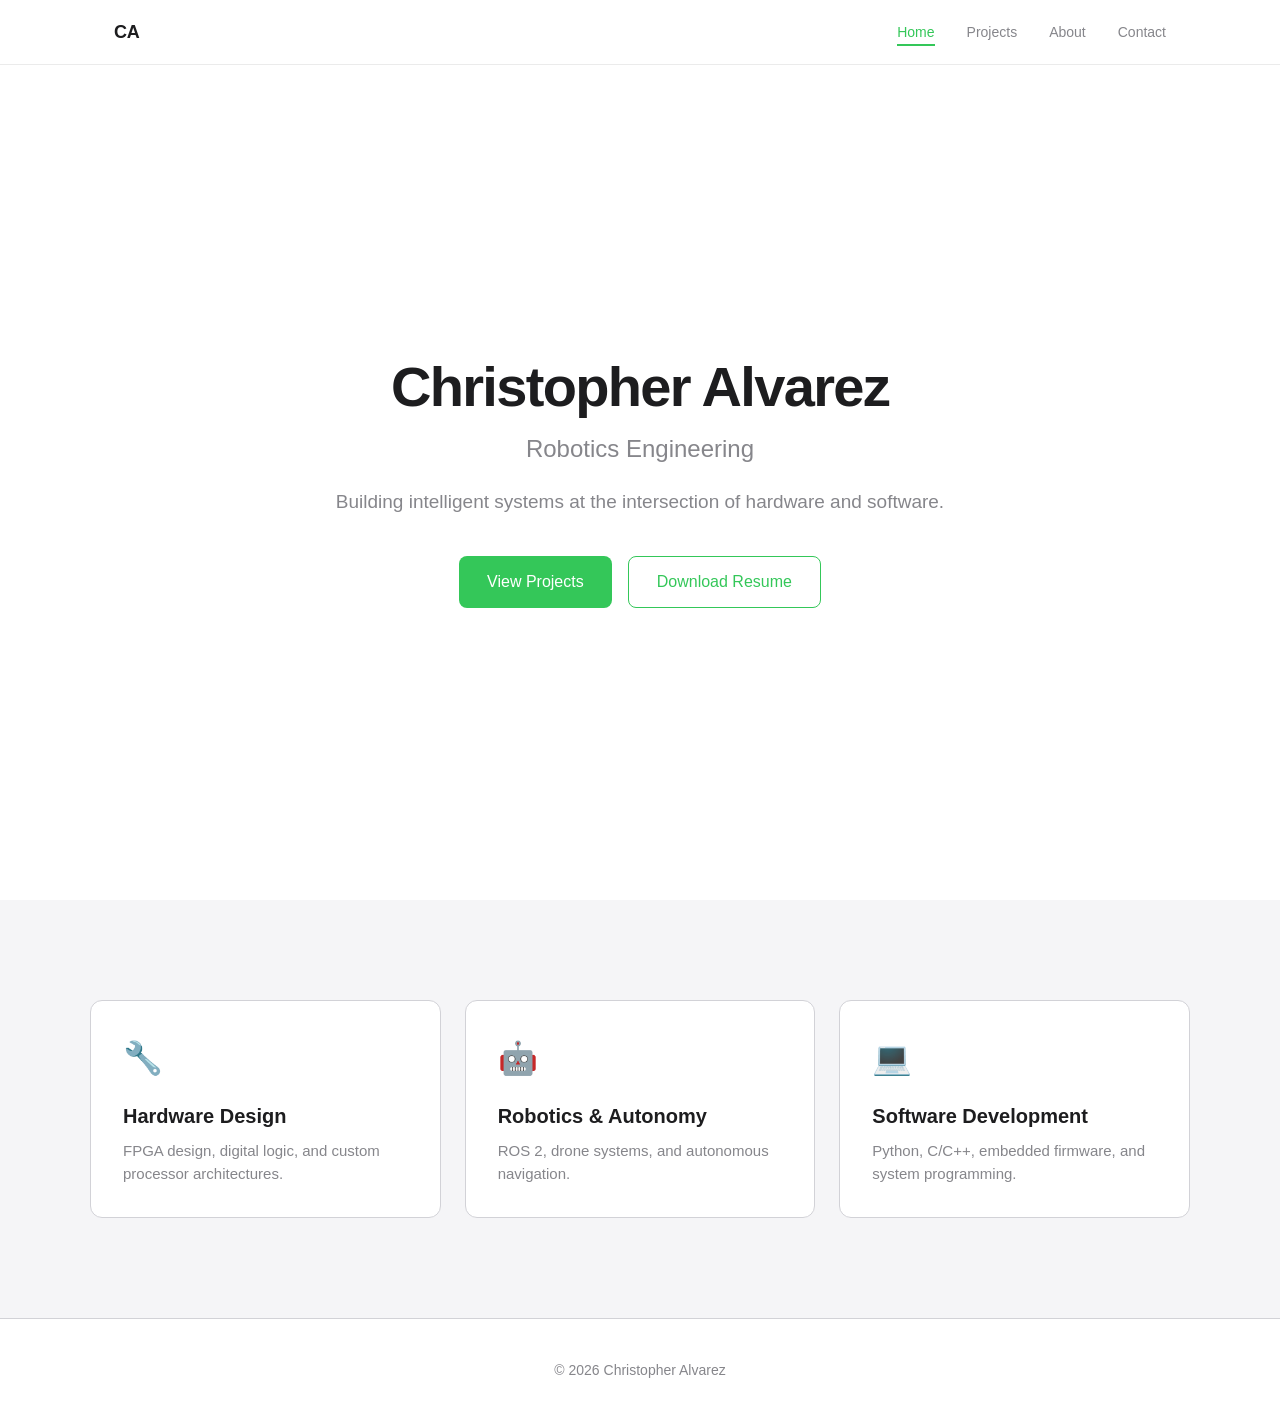
==== commit 366efe23: "Update profile info (email, university, linkedin, robotics engineering)" ====
--- a/index.html
+++ b/index.html
@@ -3,8 +3,8 @@
 <head>
     <meta charset="UTF-8">
     <meta name="viewport" content="width=device-width, initial-scale=1.0">
-    <meta name="description" content="Christopher Alvarez — Mechatronics Engineering Portfolio">
-    <title>Christopher Alvarez | Mechatronics Engineering</title>
+    <meta name="description" content="Christopher Alvarez — Robotics Engineering Portfolio">
+    <title>Christopher Alvarez | Robotics Engineering</title>
     <link rel="stylesheet" href="css/style.css">
 </head>
 <body>
@@ -32,7 +32,7 @@
         <section class="hero">
             <div class="hero-content fade-in">
                 <h1 class="hero-name">Christopher Alvarez</h1>
-                <p class="hero-title">Mechatronics Engineering</p>
+                <p class="hero-title">Robotics Engineering</p>
                 <p class="hero-tagline">Building intelligent systems at the intersection of hardware and software.</p>
                 <div class="hero-buttons">
                     <a href="projects.html" class="btn btn-primary">View Projects</a>
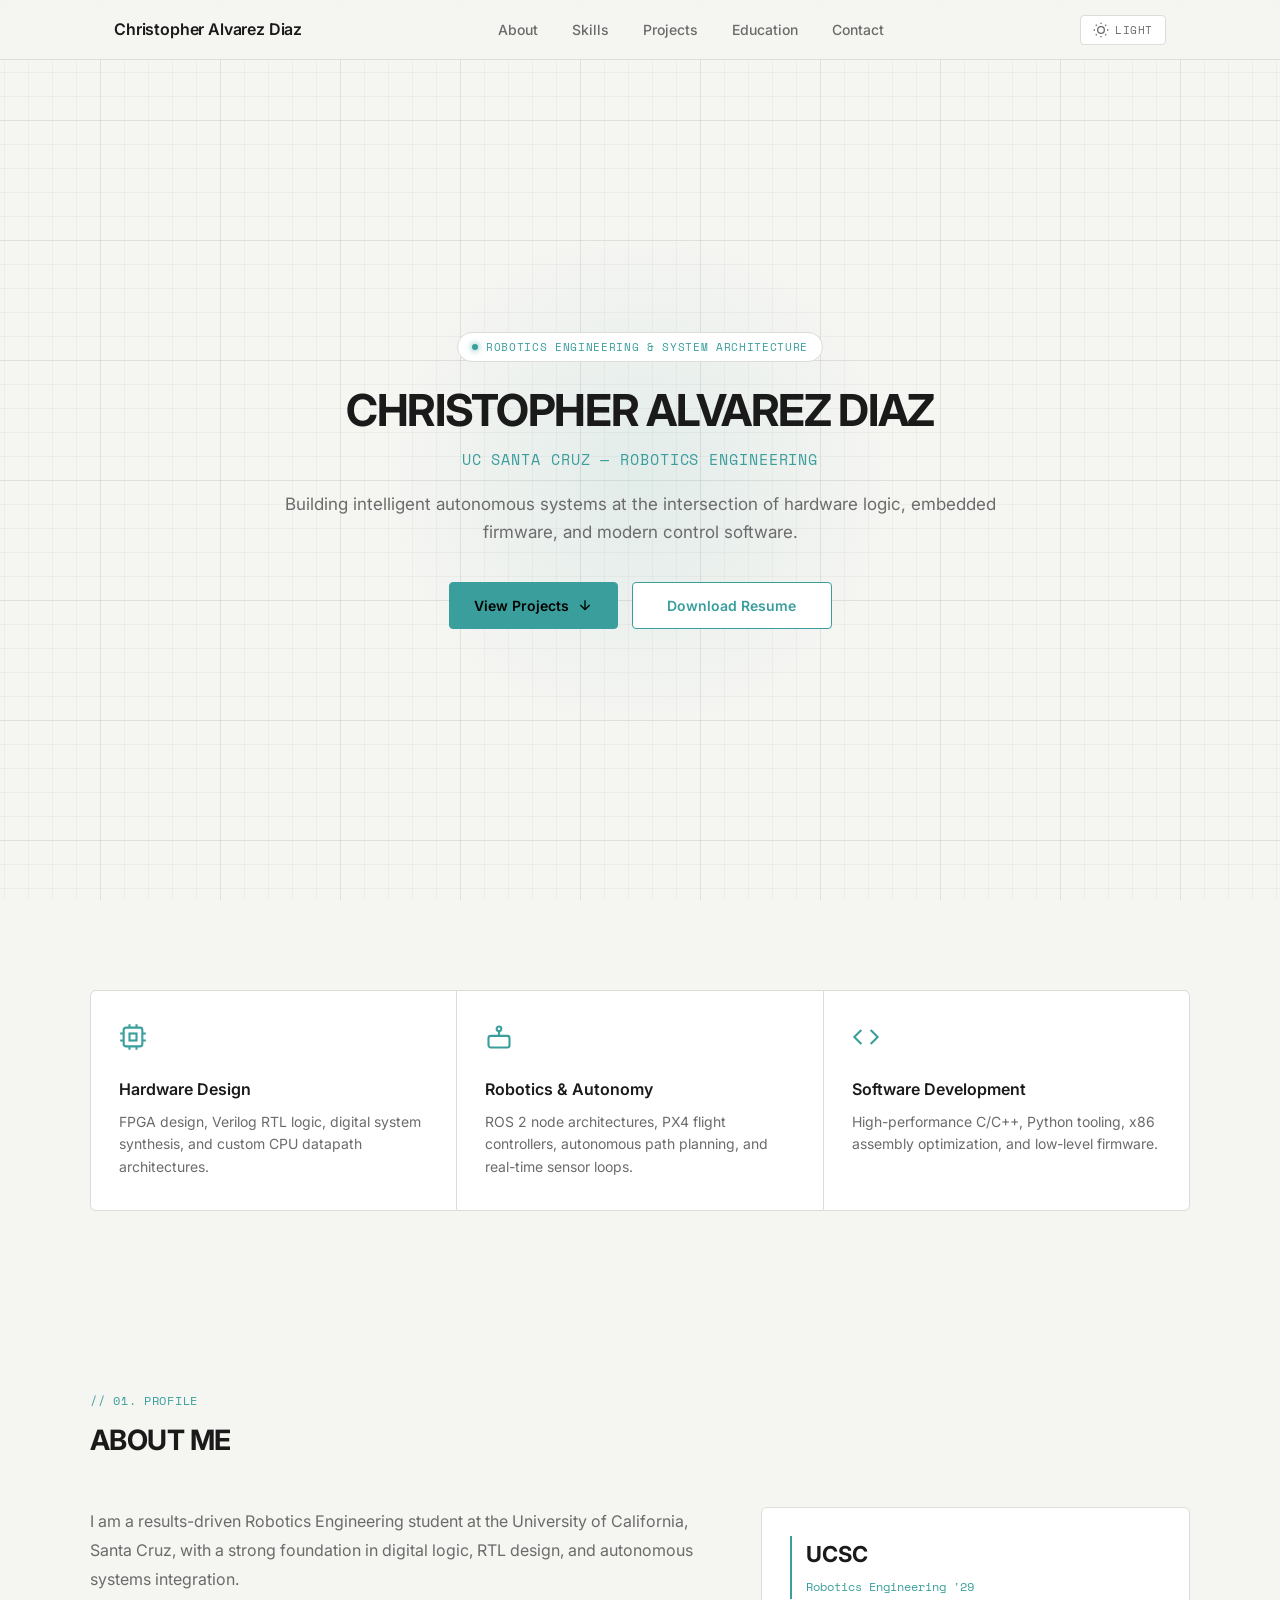
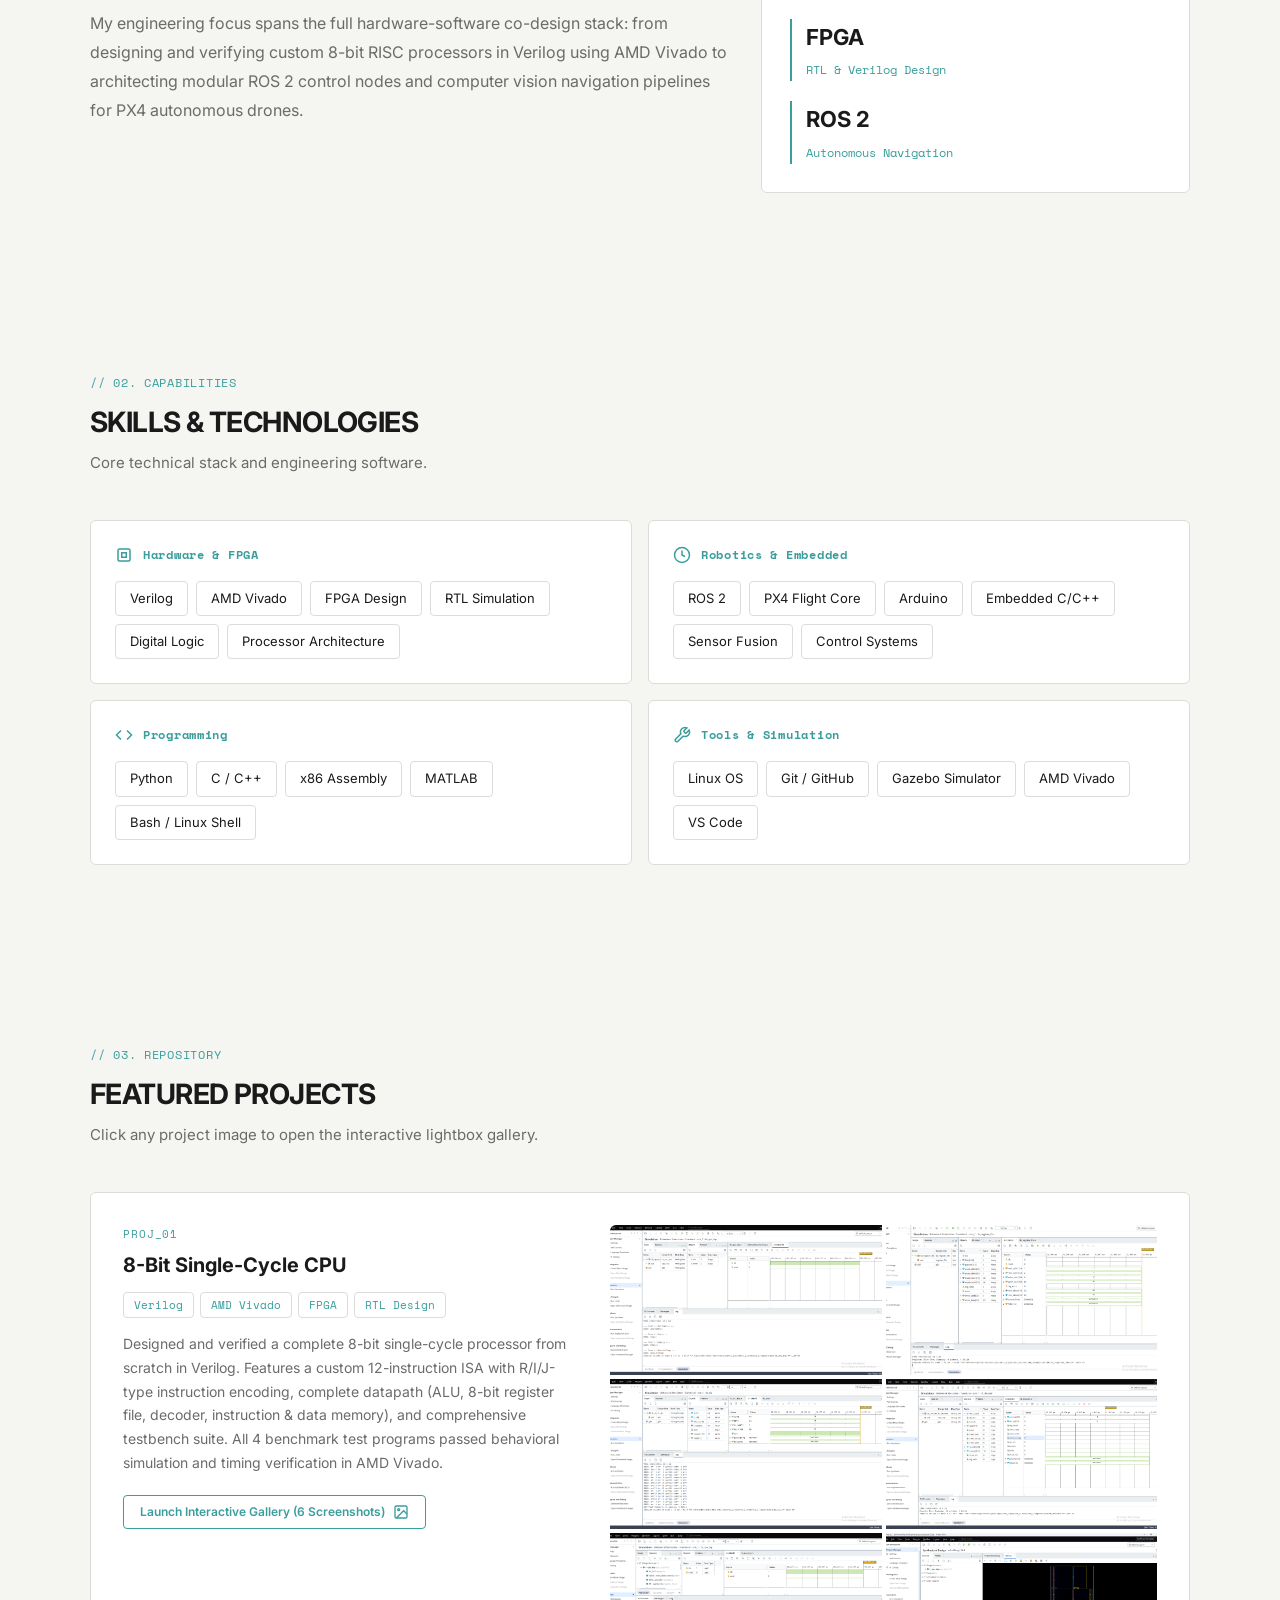
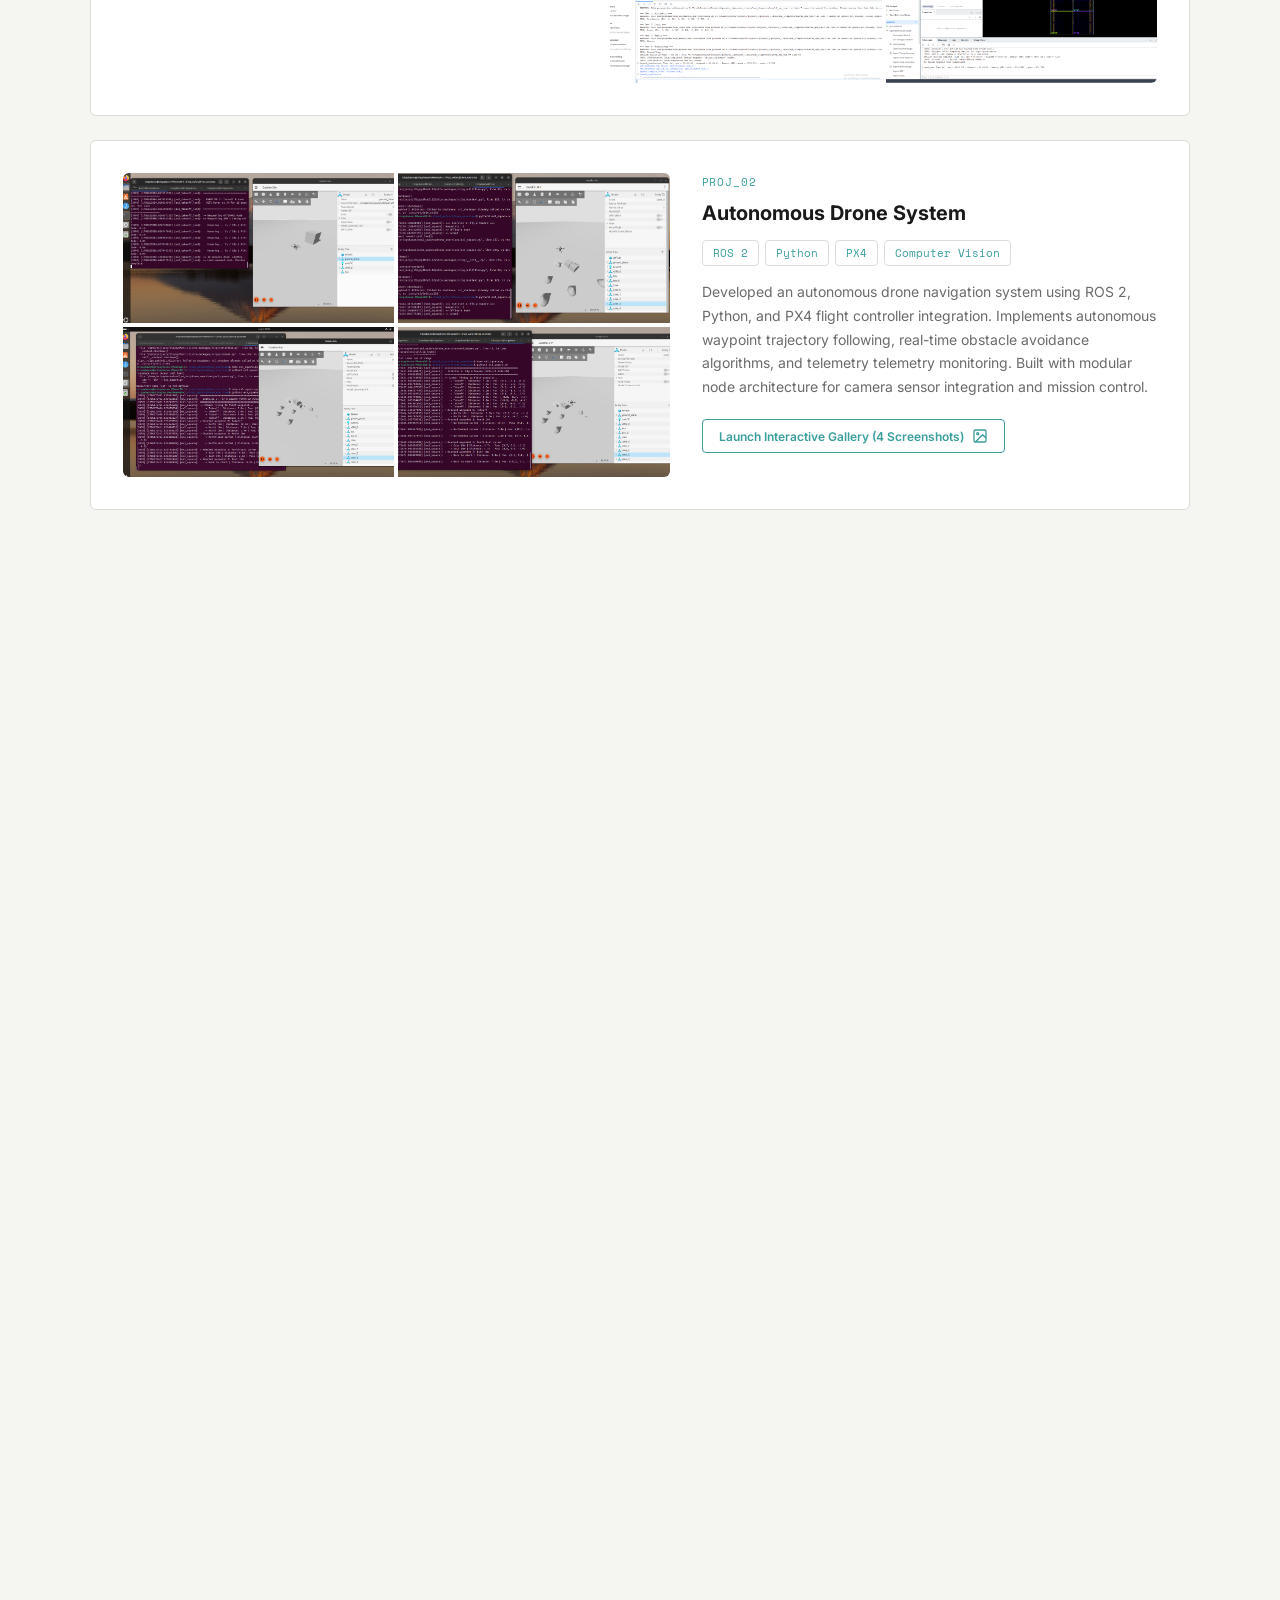
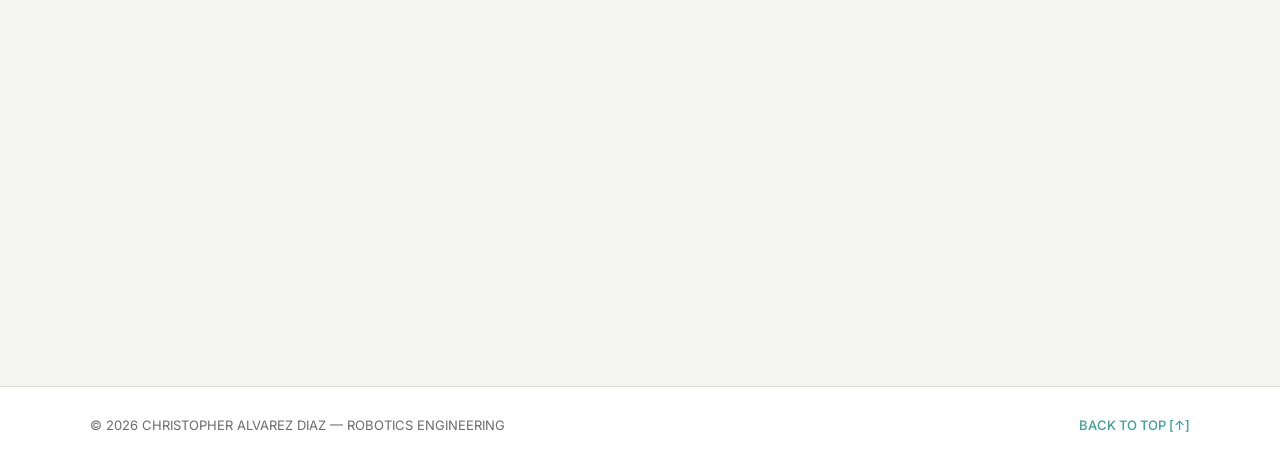
==== commit 01a7b6cb: "Clean dark portfolio with cyan accent" ====
--- a/index.html
+++ b/index.html
@@ -1,10 +1,28 @@
 <!DOCTYPE html>
-<html lang="en">
+<html lang="en" data-theme="dark">
 <head>
     <meta charset="UTF-8">
     <meta name="viewport" content="width=device-width, initial-scale=1.0">
-    <meta name="description" content="Christopher Alvarez — Robotics Engineering Portfolio">
-    <title>Christopher Alvarez | Robotics Engineering</title>
+    <meta name="description" content="Christopher Alvarez Diaz — Robotics Engineering Portfolio at UC Santa Cruz. RTL Design, Verilog 8-Bit CPU, ROS 2, PX4, and Autonomous Systems.">
+    <title>zzchrxs.github.io | Christopher Alvarez Diaz</title>
+
+    <!-- Open Graph Meta Tags -->
+    <meta property="og:title" content="zzchrxs.github.io | Christopher Alvarez Diaz">
+    <meta property="og:description" content="Robotics Engineering student at UC Santa Cruz. Specialized in FPGA/RTL design, Verilog 8-bit CPUs, ROS 2, and autonomous system architecture.">
+    <meta property="og:type" content="website">
+    <meta property="og:url" content="https://zzchrxs.github.io/">
+    <meta property="og:image" content="assets/cpu-1.png">
+    <meta property="og:site_name" content="zzchrxs.github.io">
+
+    <!-- Twitter Card Meta Tags -->
+    <meta name="twitter:card" content="summary_large_image">
+    <meta name="twitter:title" content="zzchrxs.github.io | Christopher Alvarez Diaz">
+    <meta name="twitter:description" content="Robotics Engineering Portfolio — RTL Design, Verilog 8-Bit CPU, ROS 2, Autonomous Systems.">
+    <meta name="twitter:image" content="assets/cpu-1.png">
+
+    <!-- Inline Favicon -->
+    <link rel="icon" href="data:image/svg+xml,<svg xmlns='http://www.w3.org/2000/svg' viewBox='0 0 32 32'><rect width='32' height='32' rx='4' fill='%230d0d0d' stroke='%235BC0BE' stroke-width='2'/><text x='16' y='21' font-family='monospace' font-weight='bold' font-size='11' fill='%235BC0BE' text-anchor='middle'>CAD</text></svg>">
+
     <link rel="stylesheet" href="css/style.css">
 </head>
 <body>
@@ -12,31 +30,60 @@
     <!-- Navigation -->
     <nav class="nav">
         <div class="nav-container">
-            <a href="index.html" class="nav-logo">CA</a>
+            <a href="#hero" class="nav-logo">Christopher Alvarez Diaz</a>
+            
             <ul class="nav-links">
-                <li><a href="index.html">Home</a></li>
-                <li><a href="projects.html">Projects</a></li>
-                <li><a href="about.html">About</a></li>
-                <li><a href="contact.html">Contact</a></li>
+                <li><a href="#about">About</a></li>
+                <li><a href="#skills">Skills</a></li>
+                <li><a href="#projects" class="nav-projects-btn">Projects</a></li>
+                <li><a href="#education">Education</a></li>
+                <li><a href="#contact">Contact</a></li>
             </ul>
-            <button class="hamburger" aria-label="Toggle menu">
-                <span></span>
-                <span></span>
-                <span></span>
-            </button>
+
+            <div class="nav-actions">
+                <!-- Theme Toggle Button -->
+                <button id="themeToggle" class="theme-toggle" aria-label="Toggle light/dark mode" title="Toggle Theme">
+                    <span class="theme-icon-dark">
+                        <svg width="16" height="16" viewBox="0 0 24 24" fill="none" stroke="currentColor" stroke-width="2"><path d="M21 12.79A9 9 0 1 1 11.21 3 7 7 0 0 0 21 12.79z"></path></svg>
+                        <span class="theme-label">DARK</span>
+                    </span>
+                    <span class="theme-icon-light">
+                        <svg width="16" height="16" viewBox="0 0 24 24" fill="none" stroke="currentColor" stroke-width="2"><circle cx="12" cy="12" r="5"></circle><line x1="12" y1="1" x2="12" y2="3"></line><line x1="12" y1="21" x2="12" y2="23"></line><line x1="4.22" y1="4.22" x2="5.64" y2="5.64"></line><line x1="18.36" y1="18.36" x2="19.78" y2="19.78"></line><line x1="1" y1="12" x2="3" y2="12"></line><line x1="21" y1="12" x2="23" y2="12"></line><line x1="4.22" y1="19.78" x2="5.64" y2="18.36"></line><line x1="18.36" y1="5.64" x2="19.78" y2="4.22"></line></svg>
+                        <span class="theme-label">LIGHT</span>
+                    </span>
+                </button>
+
+                <button class="hamburger" aria-label="Toggle menu">
+                    <span></span>
+                    <span></span>
+                    <span></span>
+                </button>
+            </div>
         </div>
     </nav>
 
     <main>
         <!-- Hero Section -->
-        <section class="hero">
+        <section id="hero" class="hero">
             <div class="hero-content fade-in">
-                <h1 class="hero-name">Christopher Alvarez</h1>
-                <p class="hero-title">Robotics Engineering</p>
-                <p class="hero-tagline">Building intelligent systems at the intersection of hardware and software.</p>
+                <div class="hero-badge">
+                    <span class="badge-dot"></span>
+                    ROBOTICS ENGINEERING & SYSTEM ARCHITECTURE
+                </div>
+                <h1 class="hero-name">CHRISTOPHER ALVAREZ DIAZ</h1>
+                <p class="hero-title">UC SANTA CRUZ — ROBOTICS ENGINEERING</p>
+                <p class="hero-tagline">Building intelligent autonomous systems at the intersection of hardware logic, embedded firmware, and modern control software.</p>
                 <div class="hero-buttons">
-                    <a href="projects.html" class="btn btn-primary">View Projects</a>
-                    <a href="assets/resume.pdf" class="btn btn-outline">Download Resume</a>
+                    <a href="#projects" class="btn btn-primary">
+                        View Projects
+                        <svg width="16" height="16" viewBox="0 0 24 24" fill="none" stroke="currentColor" stroke-width="2"><line x1="12" y1="5" x2="12" y2="19"></line><polyline points="19 12 12 19 5 12"></polyline></svg>
+                    </a>
+                    <a href="assets/Christopher Alvarez Diaz_.pdf" class="btn btn-outline btn-download" download>
+                        <span class="btn-download-text">Download Resume</span>
+                        <svg class="btn-download-check" viewBox="0 0 24 24" width="20" height="20" fill="none" stroke="currentColor" stroke-width="3" stroke-linecap="round" stroke-linejoin="round">
+                            <polyline points="20 6 9 17 4 12"></polyline>
+                        </svg>
+                    </a>
                 </div>
             </div>
         </section>
@@ -46,27 +93,341 @@
             <div class="container">
                 <div class="card-grid">
                     <div class="card fade-in">
-                        <span class="card-icon">🔧</span>
+                        <div class="card-svg-icon">
+                            <svg width="28" height="28" viewBox="0 0 24 24" fill="none" stroke="currentColor" stroke-width="1.8"><rect x="4" y="4" width="16" height="16" rx="2"/><rect x="9" y="9" width="6" height="6"/><line x1="9" y1="1" x2="9" y2="4"/><line x1="15" y1="1" x2="15" y2="4"/><line x1="9" y1="20" x2="9" y2="23"/><line x1="15" y1="20" x2="15" y2="23"/><line x1="20" y1="9" x2="23" y2="9"/><line x1="20" y1="15" x2="23" y2="15"/><line x1="1" y1="9" x2="4" y2="9"/><line x1="1" y1="15" x2="4" y2="15"/></svg>
+                        </div>
                         <h3 class="card-title">Hardware Design</h3>
-                        <p class="card-text">FPGA design, digital logic, and custom processor architectures.</p>
+                        <p class="card-text">FPGA design, Verilog RTL logic, digital system synthesis, and custom CPU datapath architectures.</p>
                     </div>
                     <div class="card fade-in">
-                        <span class="card-icon">🤖</span>
+                        <div class="card-svg-icon">
+                            <svg width="28" height="28" viewBox="0 0 24 24" fill="none" stroke="currentColor" stroke-width="1.8"><rect x="3" y="11" width="18" height="10" rx="2"/><circle cx="12" cy="5" r="2"/><path d="M12 7v4"/><line x1="8" y1="16" x2="8" y2="16"/><line x1="16" y1="16" x2="16" y2="16"/></svg>
+                        </div>
                         <h3 class="card-title">Robotics & Autonomy</h3>
-                        <p class="card-text">ROS 2, drone systems, and autonomous navigation.</p>
+                        <p class="card-text">ROS 2 node architectures, PX4 flight controllers, autonomous path planning, and real-time sensor loops.</p>
                     </div>
                     <div class="card fade-in">
-                        <span class="card-icon">💻</span>
+                        <div class="card-svg-icon">
+                            <svg width="28" height="28" viewBox="0 0 24 24" fill="none" stroke="currentColor" stroke-width="1.8"><polyline points="16 18 22 12 16 6"/><polyline points="8 6 2 12 8 18"/></svg>
+                        </div>
                         <h3 class="card-title">Software Development</h3>
-                        <p class="card-text">Python, C/C++, embedded firmware, and system programming.</p>
-                    </div>
+                        <p class="card-text">High-performance C/C++, Python tooling, x86 assembly optimization, and low-level firmware.</p>
+                    </div>
+                </div>
+            </div>
+        </section>
+
+        <!-- About Section -->
+        <section id="about" class="section">
+            <div class="container">
+                <div class="section-header fade-in">
+                    <span class="section-tag">// 01. PROFILE</span>
+                    <h2 class="section-title">ABOUT ME</h2>
+                </div>
+                <div class="about-grid fade-in">
+                    <div class="about-text">
+                        <p>I am a results-driven Robotics Engineering student at the University of California, Santa Cruz, with a strong foundation in digital logic, RTL design, and autonomous systems integration.</p>
+                        <p>My engineering focus spans the full hardware-software co-design stack: from designing and verifying custom 8-bit RISC processors in Verilog using AMD Vivado to architecting modular ROS 2 control nodes and computer vision navigation pipelines for PX4 autonomous drones.</p>
+                    </div>
+                    <div class="about-stats-card">
+                        <div class="stat-item">
+                            <span class="stat-num">UCSC</span>
+                            <span class="stat-label">Robotics Engineering '29</span>
+                        </div>
+                        <div class="stat-item">
+                            <span class="stat-num">FPGA</span>
+                            <span class="stat-label">RTL & Verilog Design</span>
+                        </div>
+                        <div class="stat-item">
+                            <span class="stat-num">ROS 2</span>
+                            <span class="stat-label">Autonomous Navigation</span>
+                        </div>
+                    </div>
+                </div>
+            </div>
+        </section>
+
+        <!-- Skills Section -->
+        <section id="skills" class="section section-alt">
+            <div class="container">
+                <div class="section-header fade-in">
+                    <span class="section-tag">// 02. CAPABILITIES</span>
+                    <h2 class="section-title">SKILLS & TECHNOLOGIES</h2>
+                    <p class="section-subtitle">Core technical stack and engineering software.</p>
+                </div>
+
+                <div class="skills-grid">
+                    <div class="skills-group fade-in">
+                        <div class="skills-group-header">
+                            <svg width="18" height="18" viewBox="0 0 24 24" fill="none" stroke="currentColor" stroke-width="2"><rect x="4" y="4" width="16" height="16" rx="2"/><rect x="9" y="9" width="6" height="6"/></svg>
+                            <span class="skills-label">Hardware & FPGA</span>
+                        </div>
+                        <div class="skills-list">
+                            <span class="skill-pill">Verilog</span>
+                            <span class="skill-pill">AMD Vivado</span>
+                            <span class="skill-pill">FPGA Design</span>
+                            <span class="skill-pill">RTL Simulation</span>
+                            <span class="skill-pill">Digital Logic</span>
+                            <span class="skill-pill">Processor Architecture</span>
+                        </div>
+                    </div>
+
+                    <div class="skills-group fade-in">
+                        <div class="skills-group-header">
+                            <svg width="18" height="18" viewBox="0 0 24 24" fill="none" stroke="currentColor" stroke-width="2"><circle cx="12" cy="12" r="10"/><path d="M12 6v6l4 2"/></svg>
+                            <span class="skills-label">Robotics & Embedded</span>
+                        </div>
+                        <div class="skills-list">
+                            <span class="skill-pill">ROS 2</span>
+                            <span class="skill-pill">PX4 Flight Core</span>
+                            <span class="skill-pill">Arduino</span>
+                            <span class="skill-pill">Embedded C/C++</span>
+                            <span class="skill-pill">Sensor Fusion</span>
+                            <span class="skill-pill">Control Systems</span>
+                        </div>
+                    </div>
+
+                    <div class="skills-group fade-in">
+                        <div class="skills-group-header">
+                            <svg width="18" height="18" viewBox="0 0 24 24" fill="none" stroke="currentColor" stroke-width="2"><polyline points="16 18 22 12 16 6"/><polyline points="8 6 2 12 8 18"/></svg>
+                            <span class="skills-label">Programming</span>
+                        </div>
+                        <div class="skills-list">
+                            <span class="skill-pill">Python</span>
+                            <span class="skill-pill">C / C++</span>
+                            <span class="skill-pill">x86 Assembly</span>
+                            <span class="skill-pill">MATLAB</span>
+                            <span class="skill-pill">Bash / Linux Shell</span>
+                        </div>
+                    </div>
+
+                    <div class="skills-group fade-in">
+                        <div class="skills-group-header">
+                            <svg width="18" height="18" viewBox="0 0 24 24" fill="none" stroke="currentColor" stroke-width="2"><path d="M14.7 6.3a1 1 0 0 0 0 1.4l1.6 1.6a1 1 0 0 0 1.4 0l3.77-3.77a6 6 0 0 1-7.94 7.94l-6.91 6.91a2.12 2.12 0 0 1-3-3l6.91-6.91a6 6 0 0 1 7.94-7.94l-3.76 3.76z"/></svg>
+                            <span class="skills-label">Tools & Simulation</span>
+                        </div>
+                        <div class="skills-list">
+                            <span class="skill-pill">Linux OS</span>
+                            <span class="skill-pill">Git / GitHub</span>
+                            <span class="skill-pill">Gazebo Simulator</span>
+                            <span class="skill-pill">AMD Vivado</span>
+                            <span class="skill-pill">VS Code</span>
+                        </div>
+                    </div>
+                </div>
+            </div>
+        </section>
+
+        <!-- Projects Section -->
+        <section id="projects" class="section">
+            <div class="container">
+                <div class="section-header fade-in">
+                    <span class="section-tag">// 03. REPOSITORY</span>
+                    <h2 class="section-title">FEATURED PROJECTS</h2>
+                    <p class="section-subtitle">Click any project image to open the interactive lightbox gallery.</p>
+                </div>
+
+                <div class="projects-container">
+
+                    <!-- Project 1: 8-Bit CPU -->
+                    <div class="project-row fade-in" data-project="cpu">
+                        <div class="project-content">
+                            <div class="project-num">PROJ_01</div>
+                            <h3 class="project-title">8-Bit Single-Cycle CPU</h3>
+                            <div class="project-tags">
+                                <span class="tag">Verilog</span>
+                                <span class="tag">AMD Vivado</span>
+                                <span class="tag">FPGA</span>
+                                <span class="tag">RTL Design</span>
+                            </div>
+                            <p class="project-desc">Designed and verified a complete 8-bit single-cycle processor from scratch in Verilog. Features a custom 12-instruction ISA with R/I/J-type instruction encoding, complete datapath (ALU, 8-bit register file, decoder, instruction & data memory), and comprehensive testbench suite. All 4 benchmark test programs passed behavioral simulation and timing verification in AMD Vivado.</p>
+                            
+                            <button class="btn btn-outline open-gallery-btn" data-project-id="cpu">
+                                Launch Interactive Gallery (6 Screenshots)
+                                <svg width="16" height="16" viewBox="0 0 24 24" fill="none" stroke="currentColor" stroke-width="2"><rect x="3" y="3" width="18" height="18" rx="2"/><circle cx="8.5" cy="8.5" r="1.5"/><polyline points="21 15 16 10 5 21"/></svg>
+                            </button>
+                        </div>
+                        <div class="project-gallery" id="gallery-cpu">
+                            <img src="assets/cpu-1.png" alt="8-Bit CPU - Vivado Behavioral Simulation Output 1" data-index="0" data-caption="Behavioral simulation showing clock cycle execution and register updates in AMD Vivado.">
+                            <img src="assets/cpu-2.png" alt="8-Bit CPU - Vivado Behavioral Simulation Output 2" data-index="1" data-caption="Timing waveform verification for ALU arithmetic instructions.">
+                            <img src="assets/cpu-3.png" alt="8-Bit CPU - Vivado Simulation 3" data-index="2" data-caption="Control logic signals and instruction decoder state validation.">
+                            <img src="assets/cpu-4.png" alt="8-Bit CPU - Vivado Simulation 4" data-index="3" data-caption="Data memory read/write pulse timing diagram during testbench program execution.">
+                            <img src="assets/cpu-5.png" alt="8-Bit CPU - Vivado Simulation 5" data-index="4" data-caption="Complete 12-instruction ISA opcode decoder verification.">
+                            <img src="assets/cpu-6.png" alt="8-Bit CPU - Vivado Synthesis Report" data-index="5" data-caption="RTL synthesis schematic and logic utilization summary report.">
+                        </div>
+                    </div>
+
+                    <!-- Project 2: Autonomous Drone -->
+                    <div class="project-row fade-in" data-project="drone">
+                        <div class="project-content">
+                            <div class="project-num">PROJ_02</div>
+                            <h3 class="project-title">Autonomous Drone System</h3>
+                            <div class="project-tags">
+                                <span class="tag">ROS 2</span>
+                                <span class="tag">Python</span>
+                                <span class="tag">PX4</span>
+                                <span class="tag">Computer Vision</span>
+                            </div>
+                            <p class="project-desc">Developed an autonomous drone navigation system using ROS 2, Python, and PX4 flight controller integration. Implements autonomous waypoint trajectory following, real-time obstacle avoidance algorithms, and telemetry telemetry monitoring. Built with modular node architecture for camera sensor integration and mission control.</p>
+                            
+                            <button class="btn btn-outline open-gallery-btn" data-project-id="drone">
+                                Launch Interactive Gallery (4 Screenshots)
+                                <svg width="16" height="16" viewBox="0 0 24 24" fill="none" stroke="currentColor" stroke-width="2"><rect x="3" y="3" width="18" height="18" rx="2"/><circle cx="8.5" cy="8.5" r="1.5"/><polyline points="21 15 16 10 5 21"/></svg>
+                            </button>
+                        </div>
+                        <div class="project-gallery" id="gallery-drone">
+                            <img src="assets/drone-1.png" alt="ROS 2 Drone System - Autonomous Navigation View 1" data-index="0" data-caption="ROS 2 node graph and real-time telemetry output window.">
+                            <img src="assets/drone-2.png" alt="ROS 2 Drone System - Gazebo Simulation Workspace" data-index="1" data-caption="Gazebo 3D simulation environment with PX4 flight stack integration.">
+                            <img src="assets/drone-3.png" alt="ROS 2 Drone System - Trajectory Planning Visualizer" data-index="2" data-caption="Waypoint navigation and real-time trajectory velocity visualizer.">
+                            <img src="assets/drone-4.png" alt="ROS 2 Drone System - Sensor Telemetry Panel" data-index="3" data-caption="Obstacle avoidance sensor feed and state estimation log.">
+                        </div>
+                    </div>
+
+                    <!-- Project 3: Coming Soon -->
+                    <div class="project-row fade-in">
+                        <div class="project-content">
+                            <div class="project-num">PROJ_03 [IN PROGRESS]</div>
+                            <h3 class="project-title">Embedded Systems & Robotics Research</h3>
+                            <div class="project-tags">
+                                <span class="tag">Embedded Systems</span>
+                                <span class="tag">Robotics</span>
+                                <span class="tag">Control Theory</span>
+                            </div>
+                            <p class="project-desc">Currently researching and designing high-frequency motor control loops and embedded hardware platforms for next-generation robotic manipulators.</p>
+                        </div>
+                        <div class="project-gallery-placeholder">
+                            <div class="placeholder-box">
+                                <svg width="32" height="32" viewBox="0 0 24 24" fill="none" stroke="currentColor" stroke-width="1.5"><path d="M12 2v4M12 18v4M4.93 4.93l2.83 2.83M16.24 16.24l2.83 2.83M2 12h4M18 12h4M4.93 19.07l2.83-2.83M16.24 7.76l2.83-2.83"/></svg>
+                                <span>SYSTEM BUILD IN PROGRESS</span>
+                            </div>
+                        </div>
+                    </div>
+
+                </div>
+            </div>
+        </section>
+
+        <!-- Education Section -->
+        <section id="education" class="section section-alt">
+            <div class="container">
+                <div class="section-header fade-in">
+                    <span class="section-tag">// 04. ACADEMICS</span>
+                    <h2 class="section-title">EDUCATION</h2>
+                </div>
+
+                <div class="edu-card fade-in">
+                    <div class="edu-card-header">
+                        <div>
+                            <h3 class="edu-degree">Bachelor of Science in Robotics Engineering</h3>
+                            <p class="edu-school">University of California, Santa Cruz</p>
+                        </div>
+                        <div class="edu-date-badge">EXPECTED GRADUATION: 2029</div>
+                    </div>
+                    
+                    <div class="edu-divider"></div>
+                    
+                    <p class="edu-label">// RELEVANT COURSEWORK</p>
+                    <div class="skills-list">
+                        <span class="tag">Computer Architecture</span>
+                        <span class="tag">Digital Logic Design</span>
+                        <span class="tag">Embedded Systems</span>
+                        <span class="tag">Robotics</span>
+                        <span class="tag">Linear Algebra</span>
+                        <span class="tag">Data Structures & Algorithms</span>
+                    </div>
+                </div>
+            </div>
+        </section>
+
+        <!-- Contact Section -->
+        <section id="contact" class="section">
+            <div class="container">
+                <div class="section-header fade-in">
+                    <span class="section-tag">// 05. COMMUNICATIONS</span>
+                    <h2 class="section-title">GET IN TOUCH</h2>
+                    <p class="section-subtitle">Interested in collaborating or discussing engineering opportunities? Reach out directly.</p>
+                </div>
+
+                <div class="card-grid fade-in">
+                    <a href="mailto:christopher.alvarezd@gmail.com" class="card contact-card">
+                        <div class="contact-icon-wrapper">
+                            <svg width="24" height="24" viewBox="0 0 24 24" fill="none" stroke="currentColor" stroke-width="2"><path d="M4 4h16c1.1 0 2 .9 2 2v12c0 1.1-.9 2-2 2H4c-1.1 0-2-.9-2-2V6c0-1.1.9-2 2-2z"></path><polyline points="22,6 12,13 2,6"></polyline></svg>
+                        </div>
+                        <p class="contact-label">EMAIL</p>
+                        <p class="contact-value">christopher.alvarezd@gmail.com</p>
+                    </a>
+
+                    <a href="https://github.com/zzchrxs" target="_blank" rel="noopener" class="card contact-card">
+                        <div class="contact-icon-wrapper">
+                            <svg width="24" height="24" viewBox="0 0 24 24" fill="none" stroke="currentColor" stroke-width="2"><path d="M9 19c-5 1.5-5-2.5-7-3m14 6v-3.87a3.37 3.37 0 0 0-.94-2.61c3.14-.35 6.44-1.54 6.44-7A5.44 5.44 0 0 0 20 4.77 5.07 5.07 0 0 0 19.91 1S18.73.65 16 2.48a13.38 13.38 0 0 0-7 0C6.27.65 5.09 1 5.09 1A5.07 5.07 0 0 0 5 4.77a5.44 5.44 0 0 0-1.5 3.78c0 5.42 3.3 6.61 6.44 7A3.37 3.37 0 0 0 9 18.13V22"></path></svg>
+                        </div>
+                        <p class="contact-label">GITHUB</p>
+                        <p class="contact-value">github.com/zzchrxs</p>
+                    </a>
+
+                    <a href="https://linkedin.com/in/christopher-alvarezd" target="_blank" rel="noopener" class="card contact-card">
+                        <div class="contact-icon-wrapper">
+                            <svg width="24" height="24" viewBox="0 0 24 24" fill="none" stroke="currentColor" stroke-width="2"><path d="M16 8a6 6 0 0 1 6 6v7h-4v-7a2 2 0 0 0-2-2 2 2 0 0 0-2 2v7h-4v-7a6 6 0 0 1 6-6z"></path><rect x="2" y="9" width="4" height="12"></rect><circle cx="4" cy="4" r="2"></circle></svg>
+                        </div>
+                        <p class="contact-label">LINKEDIN</p>
+                        <p class="contact-value">linkedin.com/in/christopher-alvarezd</p>
+                    </a>
+                </div>
+
+                <div class="resume-section fade-in">
+                    <a href="assets/Christopher Alvarez Diaz_.pdf" class="btn btn-primary btn-download" download>
+                        <span class="btn-download-text">Download Official Resume (PDF)</span>
+                        <svg class="btn-download-check" viewBox="0 0 24 24" width="20" height="20" fill="none" stroke="currentColor" stroke-width="3" stroke-linecap="round" stroke-linejoin="round">
+                            <polyline points="20 6 9 17 4 12"></polyline>
+                        </svg>
+                    </a>
                 </div>
             </div>
         </section>
     </main>
 
+    <!-- Interactive Lightbox Gallery Modal -->
+    <div id="interactiveModal" class="modal" role="dialog" aria-modal="true" aria-label="Project Gallery Lightbox">
+        <div class="modal-box">
+            <div class="modal-header">
+                <div class="modal-title-wrap">
+                    <span class="modal-project-badge" id="modalProjectBadge">PROJECT_GALLERY</span>
+                    <h3 class="modal-title" id="modalTitle">Project Gallery</h3>
+                </div>
+                <div class="modal-header-right">
+                    <span class="modal-counter" id="modalCounter">01 / 06</span>
+                    <button class="modal-close" id="modalClose" aria-label="Close Lightbox">&times;</button>
+                </div>
+            </div>
+
+            <div class="modal-main-stage">
+                <button class="modal-nav-btn modal-prev" id="modalPrev" aria-label="Previous Image">
+                    <svg width="24" height="24" viewBox="0 0 24 24" fill="none" stroke="currentColor" stroke-width="2.5"><polyline points="15 18 9 12 15 6"></polyline></svg>
+                </button>
+
+                <div class="modal-img-container">
+                    <img id="modalMainImg" src="" alt="Project Image view">
+                    <div class="modal-caption" id="modalCaption">Image Caption</div>
+                </div>
+
+                <button class="modal-nav-btn modal-next" id="modalNext" aria-label="Next Image">
+                    <svg width="24" height="24" viewBox="0 0 24 24" fill="none" stroke="currentColor" stroke-width="2.5"><polyline points="9 18 15 12 9 6"></polyline></svg>
+                </button>
+            </div>
+
+            <!-- Thumbnail Strip -->
+            <div class="modal-thumbs-strip" id="modalThumbsStrip"></div>
+        </div>
+    </div>
+
+    <!-- Footer -->
     <footer class="footer">
-        <p>&copy; 2026 Christopher Alvarez</p>
+        <div class="footer-container">
+            <p>&copy; 2026 CHRISTOPHER ALVAREZ DIAZ — ROBOTICS ENGINEERING</p>
+            <a href="#hero" class="back-to-top" title="Back to top">
+                BACK TO TOP [↑]
+            </a>
+        </div>
     </footer>
 
     <script src="js/main.js"></script>
--- a/css/style.css
+++ b/css/style.css
@@ -1,69 +1,87 @@
+/* ========== CLEAN DARK PORTFOLIO — CYAN ACCENT ========== */
+@import url('https://fonts.googleapis.com/css2?family=Space+Mono:wght@400;700&family=Inter:wght@300;400;500;600;700&display=swap');
+
 :root {
-    --bg-primary: #ffffff;
-    --bg-secondary: #f5f5f7;
-    --text-primary: #1d1d1f;
-    --text-secondary: #86868b;
-    --accent: #34c759;
-    --accent-hover: #0077ED;
-    --border: #d2d2d7;
-    --card-shadow: 0 4px 16px rgba(0,0,0,0.08);
-    --card-shadow-hover: 0 8px 30px rgba(0,0,0,0.12);
-    --nav-shadow: 0 1px 0 rgba(0,0,0,0.08);
-    --radius: 12px;
-    --radius-sm: 8px;
+    --bg-primary: #0d0d0d;
+    --bg-secondary: #131313;
+    --bg-card: #161616;
+    --text-primary: #e4e4e4;
+    --text-secondary: #8a8a8a;
+    --accent: #5BC0BE;
+    --accent-hover: #7AD4D2;
+    --accent-glow: rgba(91, 192, 190, 0.12);
+    --border: #222222;
+    --border-hover: #5BC0BE;
+    --grid-color: rgba(255, 255, 255, 0.025);
+    --grid-color-strong: rgba(255, 255, 255, 0.045);
+    --nav-bg: rgba(13, 13, 13, 0.88);
+    --modal-bg: rgba(5, 5, 5, 0.94);
+    --radius: 6px;
+    --radius-sm: 4px;
     --max-width: 1100px;
-    --nav-height: 64px;
-    --font: -apple-system, BlinkMacSystemFont, 'Segoe UI', 'Inter', Roboto, Helvetica, Arial, sans-serif;
-}
-
-*, *::before, *::after {
-    margin: 0;
-    padding: 0;
-    box-sizing: border-box;
-}
-
-html {
-    scroll-behavior: smooth;
-}
+    --nav-height: 60px;
+    --font: 'Inter', -apple-system, BlinkMacSystemFont, 'Segoe UI', Roboto, sans-serif;
+    --font-mono: 'Space Mono', 'SF Mono', monospace;
+}
+
+/* Light Theme */
+[data-theme="light"] {
+    --bg-primary: #f5f5f2;
+    --bg-secondary: #ececea;
+    --bg-card: #ffffff;
+    --text-primary: #1a1a1a;
+    --text-secondary: #6b6b6b;
+    --accent: #3A9E9C;
+    --accent-hover: #2D8180;
+    --accent-glow: rgba(58, 158, 156, 0.10);
+    --border: #dcdcd8;
+    --border-hover: #3A9E9C;
+    --grid-color: rgba(0, 0, 0, 0.03);
+    --grid-color-strong: rgba(0, 0, 0, 0.06);
+    --nav-bg: rgba(245, 245, 242, 0.88);
+    --modal-bg: rgba(240, 240, 237, 0.96);
+}
+
+*, *::before, *::after { margin: 0; padding: 0; box-sizing: border-box; }
+
+html { scroll-behavior: smooth; }
 
 body {
     font-family: var(--font);
-    font-size: 17px;
-    line-height: 1.6;
+    font-size: 16px;
+    line-height: 1.65;
     color: var(--text-primary);
-    background: var(--bg-primary);
+    background-color: var(--bg-primary);
+    background-image:
+        linear-gradient(var(--grid-color) 1px, transparent 1px),
+        linear-gradient(90deg, var(--grid-color) 1px, transparent 1px),
+        linear-gradient(var(--grid-color-strong) 1px, transparent 1px),
+        linear-gradient(90deg, var(--grid-color-strong) 1px, transparent 1px);
+    background-size: 24px 24px, 24px 24px, 120px 120px, 120px 120px;
+    background-position: center top;
+    background-attachment: fixed;
     -webkit-font-smoothing: antialiased;
-}
-
-a {
-    color: var(--accent);
-    text-decoration: none;
-    transition: color 0.3s ease;
-}
-
-a:hover {
-    color: var(--accent-hover);
-}
-
-img {
-    max-width: 100%;
-}
+    transition: background-color 0.3s ease, color 0.3s ease;
+}
+
+a { color: var(--accent); text-decoration: none; transition: color 0.2s ease; }
+a:hover { color: var(--accent-hover); }
+img { max-width: 100%; }
 
 /* ========== NAVIGATION ========== */
 .nav {
     position: fixed;
-    top: 0;
-    left: 0;
-    right: 0;
+    top: 0; left: 0; right: 0;
     height: var(--nav-height);
-    background: rgba(255, 255, 255, 0.8);
-    backdrop-filter: blur(20px);
-    -webkit-backdrop-filter: blur(20px);
-    box-shadow: var(--nav-shadow);
+    background: var(--nav-bg);
+    backdrop-filter: blur(16px);
+    -webkit-backdrop-filter: blur(16px);
+    border-bottom: 1px solid var(--border);
     z-index: 1000;
     display: flex;
     align-items: center;
     justify-content: center;
+    transition: background-color 0.3s ease, border-color 0.3s ease;
 }
 
 .nav-container {
@@ -76,47 +94,90 @@
 }
 
 .nav-logo {
-    font-size: 18px;
+    font-family: var(--font);
+    font-size: 16px;
     font-weight: 600;
     color: var(--text-primary);
     letter-spacing: -0.01em;
-}
+    transition: color 0.2s ease;
+}
+
+.nav-logo:hover { color: var(--accent); }
 
 .nav-links {
     display: flex;
     list-style: none;
-    gap: 32px;
+    gap: 6px;
 }
 
 .nav-links a {
     font-size: 14px;
     font-weight: 500;
     color: var(--text-secondary);
-    padding: 4px 0;
-    position: relative;
-    transition: color 0.3s ease;
-}
-
-.nav-links a::after {
-    content: '';
-    position: absolute;
-    bottom: -2px;
-    left: 0;
-    width: 0;
-    height: 2px;
+    padding: 6px 14px;
+    border-radius: var(--radius-sm);
+    transition: all 0.2s ease;
+}
+
+.nav-links a:hover {
+    color: var(--text-primary);
+    background: rgba(91, 192, 190, 0.08);
+}
+
+.nav-links a.active {
+    color: var(--accent);
+    background: var(--accent-glow);
+}
+
+.nav-links a.nav-projects-btn:hover {
+    color: #000;
     background: var(--accent);
-    transition: width 0.3s ease;
-}
-
-.nav-links a:hover,
-.nav-links a.active {
-    color: var(--accent);
-}
-
-.nav-links a.active::after,
-.nav-links a:hover::after {
-    width: 100%;
-}
+}
+
+.nav-actions {
+    display: flex;
+    align-items: center;
+    gap: 10px;
+}
+
+/* Theme Toggle */
+.theme-toggle {
+    display: inline-flex;
+    align-items: center;
+    gap: 6px;
+    padding: 6px 12px;
+    background: var(--bg-card);
+    border: 1px solid var(--border);
+    border-radius: var(--radius-sm);
+    color: var(--text-secondary);
+    font-family: var(--font);
+    font-size: 12px;
+    font-weight: 500;
+    cursor: pointer;
+    transition: all 0.2s ease;
+}
+
+.theme-toggle:hover {
+    border-color: var(--accent);
+    color: var(--accent);
+}
+
+.theme-icon-dark, .theme-icon-light {
+    display: inline-flex;
+    align-items: center;
+    gap: 6px;
+}
+
+.theme-label {
+    font-family: var(--font-mono);
+    font-size: 11px;
+    letter-spacing: 0.05em;
+}
+
+[data-theme="dark"] .theme-icon-dark { display: inline-flex; }
+[data-theme="dark"] .theme-icon-light { display: none; }
+[data-theme="light"] .theme-icon-dark { display: none; }
+[data-theme="light"] .theme-icon-light { display: inline-flex; }
 
 /* Hamburger */
 .hamburger {
@@ -130,54 +191,50 @@
 }
 
 .hamburger span {
-    width: 22px;
+    width: 20px;
     height: 2px;
     background: var(--text-primary);
     transition: all 0.3s ease;
     display: block;
 }
 
-.hamburger.active span:nth-child(1) {
-    transform: rotate(45deg) translate(5px, 5px);
-}
-
-.hamburger.active span:nth-child(2) {
-    opacity: 0;
-}
-
-.hamburger.active span:nth-child(3) {
-    transform: rotate(-45deg) translate(5px, -5px);
-}
-
-/* ========== MAIN CONTENT ========== */
-main {
-    padding-top: var(--nav-height);
-}
-
-.section {
-    padding: 100px 24px;
-}
-
-.section-alt {
-    background: var(--bg-secondary);
-}
+.hamburger.active span:nth-child(1) { transform: rotate(45deg) translate(5px, 5px); }
+.hamburger.active span:nth-child(2) { opacity: 0; }
+.hamburger.active span:nth-child(3) { transform: rotate(-45deg) translate(5px, -5px); }
+
+/* ========== MAIN ========== */
+main { padding-top: var(--nav-height); }
+
+.section { padding: 90px 24px; }
+.section-alt { background: transparent; }
 
 .container {
     max-width: var(--max-width);
     margin: 0 auto;
 }
 
+.section-header { margin-bottom: 44px; }
+
+.section-tag {
+    font-family: var(--font-mono);
+    font-size: 12px;
+    font-weight: 400;
+    color: var(--accent);
+    letter-spacing: 0.06em;
+    margin-bottom: 6px;
+    display: block;
+}
+
 .section-title {
-    font-size: 36px;
-    font-weight: 600;
+    font-size: 28px;
+    font-weight: 700;
     letter-spacing: -0.02em;
-    margin-bottom: 12px;
 }
 
 .section-subtitle {
-    font-size: 19px;
-    color: var(--text-secondary);
-    margin-bottom: 48px;
+    font-size: 15px;
+    color: var(--text-secondary);
+    margin-top: 6px;
 }
 
 /* ========== HERO ========== */
@@ -187,15 +244,50 @@
     align-items: center;
     justify-content: center;
     text-align: center;
-    padding: 100px 24px;
+    padding: 80px 24px;
+    position: relative;
+}
+
+.hero::before {
+    content: '';
+    position: absolute;
+    top: 50%; left: 50%;
+    transform: translate(-50%, -50%);
+    width: 500px; height: 500px;
+    background: radial-gradient(circle, var(--accent-glow) 0%, transparent 70%);
+    pointer-events: none;
 }
 
 .hero-content {
-    max-width: 700px;
+    max-width: 720px;
+    position: relative;
+    z-index: 1;
+}
+
+.hero-badge {
+    display: inline-flex;
+    align-items: center;
+    gap: 8px;
+    padding: 5px 14px;
+    background: var(--bg-card);
+    border: 1px solid var(--border);
+    border-radius: 20px;
+    font-family: var(--font-mono);
+    font-size: 11px;
+    color: var(--accent);
+    letter-spacing: 0.06em;
+    margin-bottom: 24px;
+}
+
+.badge-dot {
+    width: 6px; height: 6px;
+    background: var(--accent);
+    border-radius: 50%;
+    box-shadow: 0 0 6px var(--accent);
 }
 
 .hero-name {
-    font-size: 56px;
+    font-size: 44px;
     font-weight: 700;
     letter-spacing: -0.03em;
     line-height: 1.1;
@@ -203,22 +295,23 @@
 }
 
 .hero-title {
-    font-size: 24px;
-    font-weight: 400;
-    color: var(--text-secondary);
+    font-family: var(--font-mono);
+    font-size: 15px;
+    color: var(--accent);
     margin-bottom: 20px;
+    letter-spacing: 0.06em;
 }
 
 .hero-tagline {
-    font-size: 19px;
-    color: var(--text-secondary);
-    margin-bottom: 40px;
-    line-height: 1.5;
+    font-size: 17px;
+    color: var(--text-secondary);
+    margin-bottom: 36px;
+    line-height: 1.6;
 }
 
 .hero-buttons {
     display: flex;
-    gap: 16px;
+    gap: 14px;
     justify-content: center;
     flex-wrap: wrap;
 }
@@ -228,352 +321,570 @@
     display: inline-flex;
     align-items: center;
     gap: 8px;
-    padding: 12px 28px;
+    padding: 11px 24px;
     border-radius: var(--radius-sm);
-    font-size: 16px;
-    font-weight: 500;
     font-family: var(--font);
+    font-size: 14px;
+    font-weight: 600;
     cursor: pointer;
-    transition: all 0.3s ease;
-    border: none;
+    transition: all 0.2s ease;
+    border: 1px solid transparent;
     text-decoration: none;
 }
 
 .btn-primary {
     background: var(--accent);
-    color: #ffffff;
+    color: #000;
+    border-color: var(--accent);
 }
 
 .btn-primary:hover {
     background: var(--accent-hover);
-    color: #ffffff;
     transform: translateY(-1px);
-    box-shadow: 0 4px 12px rgba(0, 113, 227, 0.3);
+    box-shadow: 0 4px 16px var(--accent-glow);
 }
 
 .btn-outline {
-    background: transparent;
-    color: var(--accent);
-    border: 1.5px solid var(--accent);
+    background: var(--bg-card);
+    color: var(--accent);
+    border: 1px solid var(--accent);
 }
 
 .btn-outline:hover {
     background: var(--accent);
-    color: #ffffff;
+    color: #000;
     transform: translateY(-1px);
+}
+
+/* Download Checkmark */
+.btn-download {
+    position: relative;
+    overflow: hidden;
+    min-width: 200px;
+    justify-content: center;
+}
+
+.btn-download-text { transition: opacity 0.3s ease, transform 0.3s ease; }
+
+.btn-download-check {
+    position: absolute;
+    opacity: 0;
+    transform: scale(0);
+    transition: opacity 0.3s ease 0.1s, transform 0.3s cubic-bezier(0.175, 0.885, 0.32, 1.275) 0.1s;
+}
+
+.btn-download-check polyline {
+    stroke-dasharray: 30;
+    stroke-dashoffset: 30;
+    transition: stroke-dashoffset 0.4s ease 0.3s;
+}
+
+.btn-download.downloaded .btn-download-text { opacity: 0; transform: translateY(-10px); }
+.btn-download.downloaded .btn-download-check { opacity: 1; transform: scale(1); }
+.btn-download.downloaded .btn-download-check polyline { stroke-dashoffset: 0; }
+
+.btn-download.downloaded {
+    border-color: #34c759;
+    color: #34c759;
+    background: rgba(52, 199, 89, 0.1);
 }
 
 /* ========== CARDS ========== */
 .card-grid {
     display: grid;
     grid-template-columns: repeat(3, 1fr);
-    gap: 24px;
-}
-
-.card-grid-2 {
-    grid-template-columns: repeat(2, 1fr);
-}
-
-.card {
-    background: var(--bg-primary);
-    border-radius: var(--radius);
-    border: 1px solid var(--border);
-    padding: 32px;
-    transition: all 0.3s ease;
-}
-
-.card:hover {
-    transform: translateY(-4px);
-    box-shadow: var(--card-shadow-hover);
-    border-color: transparent;
-}
-
-.card-icon {
-    font-size: 32px;
-    margin-bottom: 16px;
-    display: block;
-}
-
-.card-title {
-    font-size: 20px;
-    font-weight: 600;
-    margin-bottom: 8px;
-}
-
-.card-text {
-    font-size: 15px;
-    color: var(--text-secondary);
-    line-height: 1.5;
-}
-
-/* ========== PROJECT CARDS ========== */
-.project-card {
-    background: var(--bg-primary);
+    gap: 1px;
+    background: var(--border);
+    border: 1px solid var(--border);
     border-radius: var(--radius);
     overflow: hidden;
-    border: 1px solid var(--border);
-    transition: all 0.3s ease;
-}
-
-.project-card:hover {
-    transform: translateY(-4px);
-    box-shadow: var(--card-shadow-hover);
-    border-color: transparent;
-}
-
-.project-header {
-    height: 8px;
-}
-
-.project-body {
+}
+
+.card {
+    background: var(--bg-card);
+    padding: 32px 28px;
+    transition: all 0.25s ease;
+    position: relative;
+}
+
+.card:hover { background: var(--bg-secondary); }
+
+.card::before {
+    content: '';
+    position: absolute;
+    bottom: 0; left: 0; right: 0;
+    height: 2px;
+    background: var(--accent);
+    transform: scaleX(0);
+    transition: transform 0.3s ease;
+    transform-origin: left;
+}
+
+.card:hover::before { transform: scaleX(1); }
+
+.card-svg-icon { color: var(--accent); margin-bottom: 18px; display: inline-block; }
+.card-title { font-size: 16px; font-weight: 600; margin-bottom: 8px; }
+.card-text { font-size: 14px; color: var(--text-secondary); line-height: 1.6; }
+
+/* ========== ABOUT ========== */
+.about-grid {
+    display: grid;
+    grid-template-columns: 1.5fr 1fr;
+    gap: 28px;
+    align-items: stretch;
+}
+
+.about-text p {
+    font-size: 16px;
+    color: var(--text-secondary);
+    line-height: 1.8;
+    margin-bottom: 16px;
+}
+
+.about-stats-card {
+    background: var(--bg-card);
+    border: 1px solid var(--border);
+    border-radius: var(--radius);
     padding: 28px;
-}
-
-.project-title {
-    font-size: 22px;
-    font-weight: 600;
-    margin-bottom: 12px;
-}
-
-.project-tags {
-    display: flex;
-    flex-wrap: wrap;
-    gap: 8px;
+    display: flex;
+    flex-direction: column;
+    justify-content: space-between;
+    gap: 20px;
+}
+
+.stat-item { border-left: 2px solid var(--accent); padding-left: 14px; }
+.stat-num { font-size: 22px; font-weight: 700; display: block; }
+.stat-label { font-family: var(--font-mono); font-size: 12px; color: var(--accent); }
+
+/* ========== SKILLS ========== */
+.skills-grid {
+    display: grid;
+    grid-template-columns: repeat(2, 1fr);
+    gap: 16px;
+}
+
+.skills-group {
+    background: var(--bg-card);
+    border: 1px solid var(--border);
+    border-radius: var(--radius);
+    padding: 24px;
+    transition: border-color 0.2s ease;
+}
+
+.skills-group:hover { border-color: var(--accent); }
+
+.skills-group-header {
+    display: flex;
+    align-items: center;
+    gap: 10px;
+    color: var(--accent);
     margin-bottom: 16px;
 }
 
-.tag {
-    display: inline-block;
-    padding: 4px 12px;
-    background: var(--bg-secondary);
-    border-radius: 20px;
+.skills-label {
+    font-family: var(--font-mono);
+    font-size: 12px;
+    font-weight: 700;
+    letter-spacing: 0.06em;
+}
+
+.skills-list { display: flex; flex-wrap: wrap; gap: 8px; }
+
+.skill-pill {
+    padding: 6px 14px;
+    background: transparent;
+    border: 1px solid var(--border);
+    border-radius: var(--radius-sm);
     font-size: 13px;
-    font-weight: 500;
-    color: var(--text-secondary);
-}
-
-.project-desc {
-    font-size: 15px;
-    color: var(--text-secondary);
-    line-height: 1.6;
-    margin-bottom: 20px;
-}
-
-.project-link {
-    font-size: 15px;
-    font-weight: 500;
-    display: inline-flex;
-    align-items: center;
-    gap: 4px;
-}
-
-/* ========== SKILLS ========== */
-.skills-group {
-    margin-bottom: 32px;
-}
-
-.skills-group:last-child {
-    margin-bottom: 0;
-}
-
-.skills-label {
-    font-size: 14px;
-    font-weight: 600;
-    text-transform: uppercase;
-    letter-spacing: 0.05em;
-    color: var(--text-secondary);
-    margin-bottom: 12px;
-}
-
-.skills-list {
-    display: flex;
-    flex-wrap: wrap;
-    gap: 8px;
-}
-
-.skill-pill {
-    padding: 8px 16px;
-    background: var(--bg-secondary);
-    border-radius: 20px;
-    font-size: 14px;
-    font-weight: 500;
     color: var(--text-primary);
-    border: 1px solid var(--border);
-    transition: all 0.3s ease;
+    transition: all 0.2s ease;
 }
 
 .skill-pill:hover {
     background: var(--accent);
-    color: #ffffff;
+    color: #000;
     border-color: var(--accent);
+}
+
+/* ========== PROJECTS ========== */
+.projects-container {
+    display: flex;
+    flex-direction: column;
+    gap: 24px;
+    margin-top: 24px;
+}
+
+.project-row {
+    display: flex;
+    align-items: stretch;
+    background: var(--bg-card);
+    border: 1px solid var(--border);
+    border-radius: var(--radius);
+    padding: 32px;
+    gap: 32px;
+    transition: border-color 0.25s ease;
+    position: relative;
+}
+
+.project-row:hover { border-color: var(--accent); }
+
+.project-row:nth-child(even) { flex-direction: row-reverse; }
+
+.project-num {
+    font-family: var(--font-mono);
+    font-size: 11px;
+    color: var(--accent);
+    letter-spacing: 0.08em;
+    margin-bottom: 6px;
+}
+
+.project-content { flex: 1; }
+
+.project-title {
+    font-size: 20px;
+    font-weight: 700;
+    margin-bottom: 10px;
+}
+
+.project-tags { display: flex; flex-wrap: wrap; gap: 6px; margin-bottom: 14px; }
+
+.tag {
+    padding: 3px 10px;
+    background: transparent;
+    border: 1px solid var(--border);
+    border-radius: var(--radius-sm);
+    font-family: var(--font-mono);
+    font-size: 11px;
+    color: var(--accent);
+}
+
+.project-desc {
+    font-size: 14px;
+    color: var(--text-secondary);
+    line-height: 1.7;
+    margin-bottom: 20px;
+}
+
+.open-gallery-btn { font-size: 12px; padding: 8px 16px; }
+
+.project-gallery {
+    flex: 1.2;
+    display: grid;
+    grid-template-columns: repeat(2, 1fr);
+    gap: 4px;
+    border-radius: var(--radius);
+    overflow: hidden;
+}
+
+.project-gallery img {
+    width: 100%;
+    height: 150px;
+    object-fit: cover;
+    transition: filter 0.3s ease, transform 0.3s ease;
+    cursor: pointer;
+}
+
+.project-gallery img:hover { transform: scale(1.03); }
+
+.project-gallery-placeholder {
+    flex: 1.2;
+    display: flex;
+    align-items: center;
+    justify-content: center;
+    border: 1px dashed var(--border);
+    border-radius: var(--radius);
+    min-height: 200px;
+    background: var(--bg-primary);
+}
+
+.placeholder-box {
+    display: flex;
+    flex-direction: column;
+    align-items: center;
+    gap: 10px;
+    color: var(--text-secondary);
+    font-size: 13px;
 }
 
 /* ========== EDUCATION ========== */
 .edu-card {
-    background: var(--bg-primary);
+    background: var(--bg-card);
     border: 1px solid var(--border);
     border-radius: var(--radius);
     padding: 32px;
 }
 
-.edu-degree {
-    font-size: 20px;
-    font-weight: 600;
-    margin-bottom: 4px;
-}
-
-.edu-school {
-    font-size: 17px;
-    color: var(--text-secondary);
-    margin-bottom: 4px;
-}
-
-.edu-date {
-    font-size: 15px;
-    color: var(--text-secondary);
-    margin-bottom: 16px;
-}
+.edu-card-header {
+    display: flex;
+    justify-content: space-between;
+    align-items: flex-start;
+    gap: 16px;
+    flex-wrap: wrap;
+}
+
+.edu-degree { font-size: 18px; font-weight: 700; margin-bottom: 4px; }
+.edu-school { font-size: 15px; color: var(--accent); }
+
+.edu-date-badge {
+    font-family: var(--font-mono);
+    font-size: 11px;
+    color: var(--accent);
+    padding: 5px 12px;
+    border: 1px solid var(--accent);
+    border-radius: var(--radius-sm);
+    background: var(--accent-glow);
+}
+
+.edu-divider { height: 1px; background: var(--border); margin: 20px 0; }
 
 .edu-label {
-    font-size: 14px;
-    font-weight: 600;
-    color: var(--text-secondary);
-    text-transform: uppercase;
-    letter-spacing: 0.05em;
-    margin-bottom: 8px;
+    font-family: var(--font-mono);
+    font-size: 11px;
+    color: var(--text-secondary);
+    letter-spacing: 0.08em;
+    margin-bottom: 12px;
 }
 
 /* ========== CONTACT ========== */
 .contact-card {
     text-align: center;
-    padding: 40px 24px;
-}
-
-.contact-icon {
-    font-size: 36px;
-    margin-bottom: 12px;
+    padding: 36px 20px;
+    text-decoration: none;
+    color: inherit;
     display: block;
 }
 
+.contact-icon-wrapper { color: var(--accent); margin-bottom: 12px; display: inline-block; }
+
 .contact-label {
+    font-family: var(--font-mono);
+    font-size: 11px;
+    font-weight: 700;
+    letter-spacing: 0.08em;
+    color: var(--accent);
+    margin-bottom: 6px;
+}
+
+.contact-value {
     font-size: 14px;
-    font-weight: 600;
-    text-transform: uppercase;
-    letter-spacing: 0.05em;
-    color: var(--text-secondary);
-    margin-bottom: 8px;
-}
-
-.contact-value {
-    font-size: 16px;
-    font-weight: 500;
-}
-
-.resume-section {
+    color: var(--text-primary);
+}
+
+.resume-section { text-align: center; padding-top: 40px; }
+
+/* ========== LIGHTBOX MODAL ========== */
+.modal {
+    position: fixed;
+    top: 0; left: 0;
+    width: 100vw; height: 100vh;
+    background: var(--modal-bg);
+    backdrop-filter: blur(20px);
+    z-index: 10000;
+    display: flex;
+    align-items: center;
+    justify-content: center;
+    padding: 24px;
+    opacity: 0;
+    visibility: hidden;
+    transition: opacity 0.3s ease, visibility 0.3s ease;
+}
+
+.modal.show { opacity: 1; visibility: visible; }
+
+.modal-box {
+    width: 100%;
+    max-width: 960px;
+    background: var(--bg-card);
+    border: 1px solid var(--border);
+    border-radius: var(--radius);
+    box-shadow: 0 10px 40px rgba(0, 0, 0, 0.5);
+    display: flex;
+    flex-direction: column;
+    max-height: 90vh;
+    overflow: hidden;
+}
+
+.modal-header {
+    display: flex;
+    justify-content: space-between;
+    align-items: center;
+    padding: 14px 20px;
+    border-bottom: 1px solid var(--border);
+    background: var(--bg-secondary);
+}
+
+.modal-project-badge {
+    font-family: var(--font-mono);
+    font-size: 10px;
+    color: var(--accent);
+    letter-spacing: 0.08em;
+}
+
+.modal-title { font-size: 15px; font-weight: 600; }
+
+.modal-header-right { display: flex; align-items: center; gap: 14px; }
+
+.modal-counter {
+    font-family: var(--font-mono);
+    font-size: 12px;
+    color: var(--accent);
+}
+
+.modal-close {
+    background: none;
+    border: none;
+    color: var(--text-primary);
+    font-size: 26px;
+    line-height: 1;
+    cursor: pointer;
+    transition: color 0.2s;
+}
+
+.modal-close:hover { color: var(--accent); }
+
+.modal-main-stage {
+    display: flex;
+    align-items: center;
+    padding: 16px;
+    flex: 1;
+    min-height: 350px;
+    background: #000;
+}
+
+[data-theme="light"] .modal-main-stage { background: #f0f0ee; }
+
+.modal-nav-btn {
+    background: rgba(20, 20, 20, 0.7);
+    border: 1px solid var(--border);
+    border-radius: var(--radius-sm);
+    color: var(--accent);
+    width: 40px; height: 40px;
+    display: flex;
+    align-items: center;
+    justify-content: center;
+    cursor: pointer;
+    transition: all 0.2s ease;
+    flex-shrink: 0;
+}
+
+.modal-nav-btn:hover { background: var(--accent); color: #000; border-color: var(--accent); }
+
+.modal-img-container {
+    flex: 1;
+    display: flex;
+    flex-direction: column;
+    align-items: center;
+    justify-content: center;
+    max-height: 52vh;
+    padding: 0 12px;
+}
+
+.modal-img-container img {
+    max-width: 100%;
+    max-height: 46vh;
+    object-fit: contain;
+    transition: opacity 0.2s ease;
+    border-radius: var(--radius-sm);
+}
+
+.modal-caption {
+    font-size: 12px;
+    color: var(--text-secondary);
+    margin-top: 10px;
     text-align: center;
-    padding-top: 48px;
-}
+    padding: 4px 12px;
+}
+
+.modal-thumbs-strip {
+    display: flex;
+    gap: 6px;
+    padding: 12px 20px;
+    background: var(--bg-secondary);
+    border-top: 1px solid var(--border);
+    overflow-x: auto;
+}
+
+.modal-thumb {
+    width: 64px; height: 44px;
+    object-fit: cover;
+    border: 1px solid var(--border);
+    border-radius: var(--radius-sm);
+    cursor: pointer;
+    opacity: 0.45;
+    transition: all 0.2s ease;
+    flex-shrink: 0;
+}
+
+.modal-thumb:hover { opacity: 0.75; }
+.modal-thumb.active { opacity: 1; border-color: var(--accent); }
 
 /* ========== FOOTER ========== */
 .footer {
-    text-align: center;
-    padding: 40px 24px;
-    color: var(--text-secondary);
-    font-size: 14px;
     border-top: 1px solid var(--border);
-}
-
-/* ========== ANIMATIONS ========== */
+    padding: 28px 24px;
+    background: var(--bg-card);
+}
+
+.footer-container {
+    max-width: var(--max-width);
+    margin: 0 auto;
+    display: flex;
+    justify-content: space-between;
+    align-items: center;
+    font-size: 13px;
+    color: var(--text-secondary);
+    flex-wrap: wrap;
+    gap: 12px;
+}
+
+.back-to-top { color: var(--accent); font-weight: 500; }
+
+/* ========== FADE ANIMATIONS ========== */
 .fade-in {
     opacity: 0;
     transform: translateY(20px);
-    transition: opacity 0.6s ease, transform 0.6s ease;
-}
-
-.fade-in.visible {
-    opacity: 1;
-    transform: translateY(0);
-}
-
-/* ========== ABOUT CONTENT ========== */
-.about-text {
-    max-width: 720px;
-}
-
-.about-text p {
-    margin-bottom: 20px;
-    font-size: 17px;
-    color: var(--text-secondary);
-    line-height: 1.7;
-}
+    transition: opacity 0.6s cubic-bezier(0.16, 1, 0.3, 1), transform 0.6s cubic-bezier(0.16, 1, 0.3, 1);
+}
+
+.fade-in.visible { opacity: 1; transform: translateY(0); }
 
 /* ========== RESPONSIVE ========== */
 @media (max-width: 1024px) {
-    .card-grid {
-        grid-template-columns: repeat(2, 1fr);
-    }
-    
-    .hero-name {
-        font-size: 44px;
-    }
+    .card-grid { grid-template-columns: repeat(2, 1fr); }
+    .about-grid { grid-template-columns: 1fr; }
+    .hero-name { font-size: 34px; }
 }
 
 @media (max-width: 768px) {
-    .hamburger {
-        display: flex;
-    }
-    
+    .hamburger { display: flex; }
+
     .nav-links {
         position: fixed;
         top: var(--nav-height);
-        left: 0;
-        right: 0;
-        background: rgba(255, 255, 255, 0.95);
-        backdrop-filter: blur(20px);
-        -webkit-backdrop-filter: blur(20px);
+        left: 0; right: 0;
+        background: var(--nav-bg);
+        backdrop-filter: blur(16px);
+        -webkit-backdrop-filter: blur(16px);
         flex-direction: column;
         align-items: center;
-        padding: 32px 0;
-        gap: 24px;
+        padding: 24px 0;
+        gap: 8px;
         transform: translateY(-100%);
         opacity: 0;
         pointer-events: none;
         transition: all 0.3s ease;
-        box-shadow: var(--card-shadow);
+        border-bottom: 1px solid var(--border);
     }
-    
-    .nav-links.open {
-        transform: translateY(0);
-        opacity: 1;
-        pointer-events: all;
+
+    .nav-links.open { transform: translateY(0); opacity: 1; pointer-events: all; }
+    .nav-links a { font-size: 16px; padding: 10px 20px; }
+    .card-grid, .skills-grid { grid-template-columns: 1fr; }
+    .hero-name { font-size: 28px; }
+    .section { padding: 60px 20px; }
+    .hero { padding: 60px 20px; }
+
+    .project-row, .project-row:nth-child(even) {
+        flex-direction: column;
+        padding: 24px;
     }
-    
-    .nav-links a {
-        font-size: 18px;
-    }
-    
-    .card-grid,
-    .card-grid-2 {
-        grid-template-columns: 1fr;
-    }
-    
-    .hero-name {
-        font-size: 36px;
-    }
-    
-    .hero-title {
-        font-size: 20px;
-    }
-    
-    .section-title {
-        font-size: 28px;
-    }
-    
-    .section {
-        padding: 64px 20px;
-    }
-    
-    .hero {
-        padding: 64px 20px;
-    }
-}
+}
